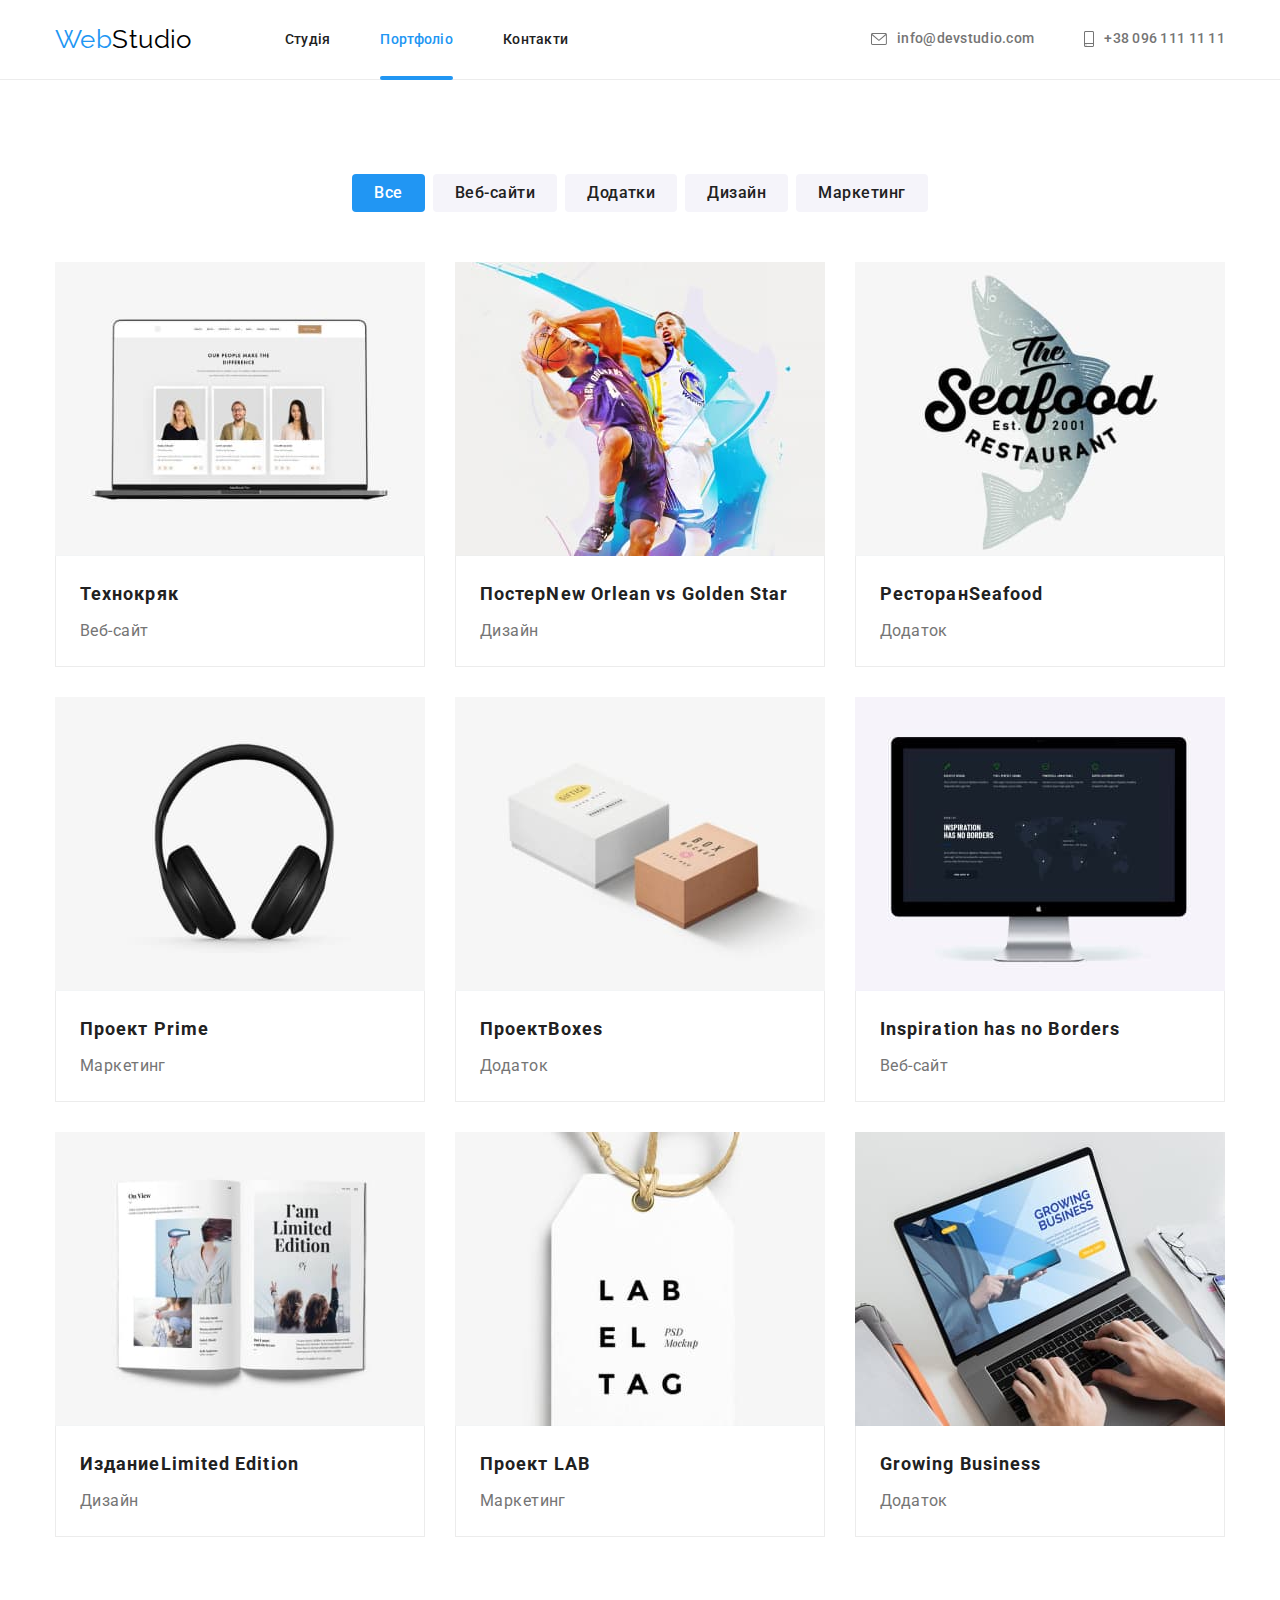
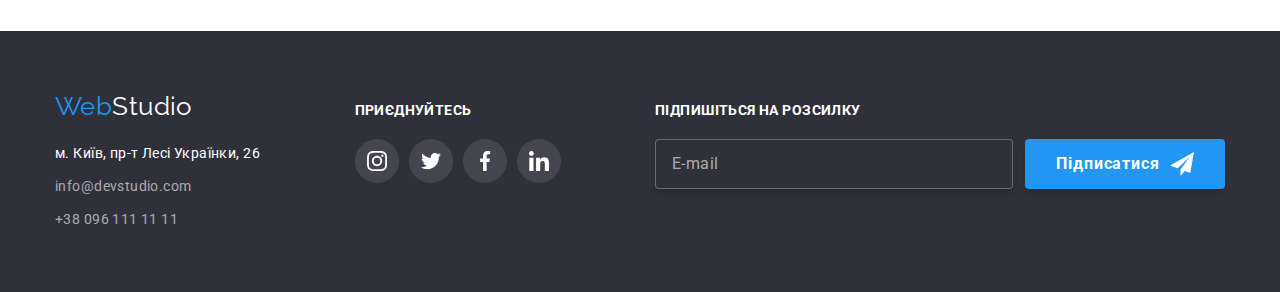
==== portfolio.html @ 4a0ac1c3 "copy files" ====
<!DOCTYPE html>

<html lang="uk">
  <head>
    <meta charset="UTF-8" />
    <meta http-equiv="X-UA-Compatible" content="IE=edge" />
    <meta name="viewport" content="width=device-width, initial-scale=1.0" />
    <title>WebStudio</title>
    <link rel="preconnect" href="https://fonts.googleapis.com" />
    <link rel="preconnect" href="https://fonts.gstatic.com" crossorigin />
    <link
      href="https://fonts.googleapis.com/css2?family=Raleway:wght@700&family=Roboto:wght@400;500;700;900&display=swap"
      rel="stylesheet"
    />
    <link
      rel="stylesheet"
      href="https://cdnjs.cloudflare.com/ajax/libs/modern-normalize/1.1.0/modern-normalize.min.css"
    />
    <link rel="stylesheet" href="./css/styles.css" />
  </head>
  <body>
    <!-- header -->
    <header class="page-header">
      <div class="container page-header-flex">
        <nav class="menu-nav list">
          <a class="logo link" href="./index.html" lang="en"
            >Web<span class="logo-header">Studio</span>
          </a>
          <ul class="site-nav list">
            <li class="menu-item">
              <a class="link" href="./index.html">Студія</a>
            </li>
            <li class="menu-item">
              <a class="link current" href="./portfolio.html">Портфоліо</a>
            </li>
            <li class="menu-item">
              <a class="link" href="#contacts">Контакти</a>
            </li>
          </ul>
        </nav>
        <ul class="contacts-link list">
          <li class="contact-item">
            <a class="link" href="mailto:info@devstudio.com">
              <svg class="icon-contact-item" width="16" height="12">
                <use href="./images/icons.svg#envelope"></use>
              </svg>
              info@devstudio.com
            </a>
          </li>
          <li class="contact-item">
            <a class="link" href="tel:+380961111111">
              <svg class="icon-contact-item" width="10" height="16">
                <use href="./images/icons.svg#smartphone"></use>
              </svg>
              +38 096 111 11 11
            </a>
          </li>
        </ul>
      </div>
    </header>

    <!-- Main Content -->
    <main>
      <!-- Portfolio -->
      <section class="section">
        <h1 class="visually-hidden">Наше портфолио</h1>
        <div class="container">
          <ul class="button-lists list">
            <li class="button-list">
              <button class="portfolio-button current" type="button">Все</button>
            </li>
            <li class="button-list">
              <button class="portfolio-button" type="button">Веб-сайти</button>
            </li>
            <li class="button-list">
              <button class="portfolio-button" type="button">Додатки</button>
            </li>
            <li class="button-list">
              <button class="portfolio-button" type="button">Дизайн</button>
            </li>
            <li class="button-list">
              <button class="portfolio-button" type="button">Маркетинг</button>
            </li>
          </ul>

          <ul class="portfolio-lists list">
            <li class="portfolio-list">
              <a href="" class="portfolio-link link">
                <div class="portfolio-card-foto">
                  <img
                    src="./images/portfolio/technokryak.jpg"
                    alt="фото веб-сайта"
                    width="370"
                    height="294"
                  />
                  <p class="portfolio-card-overlay">
                    Ресурс пропонує комплексні пропозиції з різним рівнем функціоналу та сервісів.
                    Все це дозволить відвідувачу отримати вичерпні відомості про компанію чи
                    приватну особу.
                  </p>
                </div>
                <div class="portfolio-card">
                  <h2 class="portfolio-titel">Технокряк</h2>
                  <p class="portfolio-text">Веб-сайт</p>
                </div>
              </a>
            </li>
            <li class="portfolio-list">
              <a href="" class="portfolio-link link">
                <div class="portfolio-card-foto">
                  <img
                    src="./images/portfolio/new_orlean.jpg"
                    alt="фото баскетболистов"
                    width="370"
                    height="294"
                  />
                  <p class="portfolio-card-overlay">
                    Ресурс пропонує комплексні пропозиції з різним рівнем функціоналу та сервісів.
                    Все це дозволить відвідувачу отримати вичерпні відомості про компанію чи
                    приватну особу.
                  </p>
                </div>
                <div class="portfolio-card">
                  <h2 class="portfolio-titel">
                    Постер<span lang="en">New Orlean vs Golden Star</span>
                  </h2>
                  <p class="portfolio-text">Дизайн</p>
                </div>
              </a>
            </li>
            <li class="portfolio-list">
              <a href="" class="portfolio-link link">
                <div class="portfolio-card-foto">
                  <img
                    src="./images/portfolio/seafood.jpg"
                    alt="емблема рыбного ресторана"
                    width="370"
                    height="294"
                  />
                  <p class="portfolio-card-overlay">
                    Ресурс пропонує комплексні пропозиції з різним рівнем функціоналу та сервісів.
                    Все це дозволить відвідувачу отримати вичерпні відомості про компанію чи
                    приватну особу.
                  </p>
                </div>
                <div class="portfolio-card">
                  <h2 class="portfolio-titel">Ресторан<span lang="en">Seafood</span></h2>
                  <p class="portfolio-text">Додаток</p>
                </div>
              </a>
            </li>
            <li class="portfolio-list">
              <a href="" class="portfolio-link link">
                <div class="portfolio-card-foto">
                  <img
                    src="./images/portfolio/prime.jpg"
                    alt="фото наушников"
                    width="370"
                    height="294"
                  />
                  <p class="portfolio-card-overlay">
                    Ресурс пропонує комплексні пропозиції з різним рівнем функціоналу та сервісів.
                    Все це дозволить відвідувачу отримати вичерпні відомості про компанію чи
                    приватну особу.
                  </p>
                </div>
                <div class="portfolio-card">
                  <h2 class="portfolio-titel">Проект Prime</h2>
                  <p class="portfolio-text">Маркетинг</p>
                </div>
              </a>
            </li>
            <li class="portfolio-list">
              <a href="" class="portfolio-link link">
                <div class="portfolio-card-foto">
                  <img
                    src="./images/portfolio/boxes.jpg"
                    alt="фото коробок"
                    width="370"
                    height="294"
                  />
                  <p class="portfolio-card-overlay">
                    Ресурс пропонує комплексні пропозиції з різним рівнем функціоналу та сервісів.
                    Все це дозволить відвідувачу отримати вичерпні відомості про компанію чи
                    приватну особу.
                  </p>
                </div>
                <div class="portfolio-card">
                  <h2 class="portfolio-titel">Проект<span lang="en">Boxes</span></h2>
                  <p class="portfolio-text">Додаток</p>
                </div>
              </a>
            </li>
            <li class="portfolio-list">
              <a href="" class="portfolio-link link">
                <div class="portfolio-card-foto">
                  <img
                    src="./images/portfolio/has_no_borders.jpg"
                    alt="фото монитора"
                    width="370"
                    height="294"
                  />
                  <p class="portfolio-card-overlay">
                    Ресурс пропонує комплексні пропозиції з різним рівнем функціоналу та сервісів.
                    Все це дозволить відвідувачу отримати вичерпні відомості про компанію чи
                    приватну особу.
                  </p>
                </div>
                <div class="portfolio-card">
                  <h2 class="portfolio-titel"><span lang="en">Inspiration has no Borders</span></h2>
                  <p class="portfolio-text">Веб-сайт</p>
                </div>
              </a>
            </li>
            <li class="portfolio-list">
              <a href="" class="portfolio-link link">
                <div class="portfolio-card-foto">
                  <img
                    src="./images/portfolio/lim_edition.jpg"
                    alt="фото книги"
                    width="370"
                    height="294"
                  />
                  <p class="portfolio-card-overlay">
                    Ресурс пропонує комплексні пропозиції з різним рівнем функціоналу та сервісів.
                    Все це дозволить відвідувачу отримати вичерпні відомості про компанію чи
                    приватну особу.
                  </p>
                </div>
                <div class="portfolio-card">
                  <h2 class="portfolio-titel">Издание<span>Limited Edition</span></h2>
                  <p class="portfolio-text">Дизайн</p>
                </div>
              </a>
            </li>
            <li class="portfolio-list">
              <a href="" class="portfolio-link link">
                <div class="portfolio-card-foto">
                  <img
                    src="./images/portfolio/lab.jpg"
                    alt="емблема проекта"
                    width="370"
                    height="294"
                  />
                  <p class="portfolio-card-overlay">
                    Ресурс пропонує комплексні пропозиції з різним рівнем функціоналу та сервісів.
                    Все це дозволить відвідувачу отримати вичерпні відомості про компанію чи
                    приватну особу.
                  </p>
                </div>
                <div class="portfolio-card">
                  <h2 class="portfolio-titel">Проект <span lang="en">LAB</span></h2>
                  <p class="portfolio-text">Маркетинг</p>
                </div>
              </a>
            </li>
            <li class="portfolio-list">
              <a href="" class="portfolio-link link">
                <div class="portfolio-card-foto">
                  <img
                    src="./images/portfolio/growing_buisness.jpg"
                    alt="фото ноутбука"
                    width="370"
                    height="294"
                  />
                  <p class="portfolio-card-overlay">
                    Ресурс пропонує комплексні пропозиції з різним рівнем функціоналу та сервісів.
                    Все це дозволить відвідувачу отримати вичерпні відомості про компанію чи
                    приватну особу.
                  </p>
                </div>
                <div class="portfolio-card">
                  <h2 class="portfolio-titel"><span lang="en">Growing Business</span></h2>
                  <p class="portfolio-text">Додаток</p>
                </div>
              </a>
            </li>
          </ul>
        </div>
      </section>
    </main>

    <!-- footer -->
    <footer class="footer">
      <div class="container footer-blocks">
        <div class="footer-contacts">
          <a class="logo link" href="./index.html" lang="en"
            >Web<span class="logo-footer">Studio</span></a
          >
          <address>
            <ul id="contacts" class="contacts-list list">
              <li class="address-item">
                <a
                  class="address-link link"
                  href="https://goo.gl/maps/MQvpT9MEyfFAHL6VA"
                  target="_blank"
                  rel="noopener nofollow noreferrer"
                  >м. Київ, пр-т Лесі Українки, 26</a
                >
              </li>
              <li class="email-item">
                <a class="email-link link" href="mailto:info@devstudio.com">info@devstudio.com</a>
              </li>
              <li class="tel-item">
                <a class="tel-link link" href="tel:+380961111111">+38 096 111 11 11</a>
              </li>
            </ul>
          </address>
        </div>
        <div class="footer-social-links">
          <h3 class="footer-social-link-titel">приєднуйтесь</h3>
          <ul class="social-list list">
            <li class="social-list-item">
              <a href="" class="social-list-link">
                <svg class="social-list-icon" width="20" height="20">
                  <use href="./images/icons.svg#instagram"></use>
                </svg>
              </a>
            </li>
            <li class="social-list-item">
              <a href="" class="social-list-link">
                <svg class="social-list-icon" width="20" height="20">
                  <use href="./images/icons.svg#twitter"></use>
                </svg>
              </a>
            </li>
            <li class="social-list-item">
              <a href="" class="social-list-link">
                <svg class="social-list-icon" width="20" height="20">
                  <use href="./images/icons.svg#facebook"></use>
                </svg>
              </a>
            </li>
            <li class="social-list-item">
              <a href="" class="social-list-link">
                <svg class="social-list-icon" width="20" height="20">
                  <use href="./images/icons.svg#linkedin"></use>
                </svg>
              </a>
            </li>
          </ul>
        </div>
        <div class="footer-form-wrapper">
          <p class="footer-form-titel">Підпишіться на розсилку</p>
          <form class="footer-form">
            <input type="email" name="user_email" class="footer-form-input" placeholder="E-mail" />
            <button type="submit" class="footer-form-submit">
              Підписатися
              <svg class="footer-form-icon" width="24" height="24">
                <use href="./images/icons.svg#icon-send"></use>
              </svg>
            </button>
          </form>
        </div>
      </div>
    </footer>
  </body>
</html>
---- css/styles.css ----
.list {
  padding: 0;
  margin: 0;
  list-style: none;
}

.link {
  text-decoration: none;
}

img {
  display: block;
  max-width: 100%;
  height: auto;
}

button {
  cursor: pointer;
}

p,
h1,
h2,
h3,
h4,
h5 {
  margin: 0;
}

.visually-hidden {
  position: absolute;
  width: 1px;
  height: 1px;
  margin: -1px;
  border: 0;
  padding: 0;
  white-space: nowrap;
  clip-path: inset(100%);
  clip: rect(0 0 0 0);
  overflow: hidden;
}

:root {
  --primary-text-color-them-dark: #212121;
  --primary-text-color-them-gray: #757575;
  --secondary-text-color: #ffffff;
  --accent-color: #2196f3;
  --background-color-them-white: #ffffff;
  --background-color-them-dark: #2f303a;
  --background-color-them-grey: #f5f4fa;
  --background-color-hero: #c4c4c4;
  --transition-dur-and-funk: 250ms cubic-bezier(0.4, 0, 0.2, 1);
}

body {
  font-family: 'Roboto', sans-serif;
  font-size: 14px;
  letter-spacing: 0.03em;
  color: var(--primary-text-color-them-dark);
  background-color: var(--background-color-them-white);
}

.container {
  width: 1200px;
  margin-left: auto;
  margin-right: auto;
  padding-left: 15px;
  padding-right: 15px;
  /* outline: 2px solid tomato; */
}

.section {
  padding-top: 94px;
  padding-bottom: 94px;
}

/*==================== HEADER ====================*/
.page-header-flex,
.menu-nav,
.site-nav,
.contacts-link {
  display: flex;
  align-items: center;
  justify-content: space-between;
}

.menu-item:not(:last-child) {
  margin-right: 50px;
}

.page-header {
  padding-top: 24px;
  padding-bottom: 24px;
  border-bottom: 1px solid #ececec;
}

.menu-nav .logo {
  margin-right: 93px;
}

.logo {
  display: inline-block;
  font-family: 'Raleway', sans-serif;
  font-size: 26px;
  line-height: 1.19;
  color: #2196f3;
}

.logo-header {
  color: #000000;
}

.site-nav .link {
  padding-top: 33px;
  padding-bottom: 33px;
  font-weight: 500;
  line-height: 1.14;
  letter-spacing: 0.02em;
  color: var(--primary-text-color-them-dark);

  position: relative;

  transition: color var(--transition-dur-and-funk);
}

.contacts-link .contact-item + .contact-item {
  margin-left: 50px;
}

.contacts-link .link {
  display: flex;
  align-items: center;
  font-weight: 500;
  line-height: 1.14;
  letter-spacing: 0.02em;
  color: var(--primary-text-color-them-gray);

  transition: color var(--transition-dur-and-funk);
}

.site-nav .link:hover,
.site-nav .link:focus,
.contacts-link .link:hover,
.contacts-link .link:focus {
  color: var(--accent-color);
}

.site-nav .link.current {
  color: var(--accent-color);
  position: relative;
}

.icon-contact-item {
  margin-right: 10px;
  fill: currentColor;
}

.site-nav .link.current::after {
  content: '';
  display: block;
  border-radius: 2px;
  width: 100%;
  height: 4px;
  background-color: var(--accent-color);

  position: absolute;
  left: 0;
  bottom: 0;
}
/*==================== /HEADER ====================*/

/*==================== HERO ====================*/
.hero {
  background-image: linear-gradient(to right, rgba(47, 48, 58, 0.4), rgba(47, 48, 58, 0.4)),
    url(../images/background/hero.jpg);
  background-color: var(--background-color-hero);
  background-size: cover;
  background-position: center;
  text-align: center;
  padding-top: 200px;
  padding-bottom: 200px;
  width: 1600px;
  height: 600px;
  margin: 0 auto;
}

.hero-title {
  width: 600px;
  margin-left: auto;
  margin-right: auto;
  margin-bottom: 30px;
  font-weight: 900;
  font-size: 44px;
  line-height: 1.36;
  letter-spacing: 0.06em;
  text-transform: uppercase;
  color: var(--secondary-text-color);
}

.hero-button {
  display: inline-block;
  border-radius: 4px;
  padding: 10px 32px;
  border: 0;
  background-color: var(--accent-color);
  font-weight: 700;
  font-size: 16px;
  line-height: 1.88;
  letter-spacing: 0.06em;
  color: var(--secondary-text-color);

  transition: background-color var(--transition-dur-and-funk), color var(--transition-dur-and-funk);
}

.hero-button:hover,
.hero-button:focus {
  background-color: var(--background-color-them-grey);
  color: var(--primary-text-color-them-dark);
}

/*==================== /HERO ====================*/

/*==================== SECTION OUR ADVANTAGES ====================*/
.advantage-lists {
  display: flex;
  flex-wrap: wrap;
  margin: -15px;
}

.advantage-list {
  width: 270px;
  margin: 15px;
}

.advantage-titel {
  font-size: 14px;
  margin-bottom: 10px;
  line-height: 1.14;
  text-transform: uppercase;
}

.advantage-text {
  line-height: 1.71;
  color: var(--primary-text-color-them-gray);
}

.icons-advantage {
  display: flex;
  justify-content: center;
  align-items: center;
  height: 120px;
  background-color: var(--background-color-them-grey);
  border-radius: 4px;
  margin-bottom: 30px;
}

/*==================== /SECTION OUR ADVANTAGES ====================*/

/*==================== SECTION WHAT ARE WE DOING ====================*/
.doing {
  padding-top: 0;
}

.section-title {
  margin-bottom: 50px;
  font-size: 36px;
  line-height: 1.17;
  text-align: center;
}

.doing-lists {
  display: flex;
  flex-wrap: wrap;
  gap: 30px;
}

.doing-list {
  flex-basis: calc((100% - 60px) / 3);
  position: relative;
}

.doing-list-overlay {
  width: 100%;
  height: 70px;
  padding-top: 27px;
  padding-bottom: 27px;
  font-weight: 700;
  line-height: 1.14;
  text-align: center;
  text-transform: uppercase;
  color: var(--secondary-text-color);
  background-color: rgba(47, 48, 58, 0.8);

  position: absolute;
  left: 0;
  bottom: 0;
}

/*==================== SECTION WHAT ARE WE DOING ====================*/

/*==================== SECTION OUR TEAM ====================*/
.team {
  background-color: var(--background-color-them-grey);
}

.team-list-titel {
  margin-bottom: 10px;
  font-weight: 500;
  font-size: 16px;
  line-height: 1.19;
}

.team-text {
  margin-bottom: 16px;
  font-size: 16px;
  line-height: 1.19;
  color: var(--primary-text-color-them-gray);
}

.team-list {
  flex-basis: calc((100% - 90px) / 4);
  background-color: var(--background-color-them-white);
  box-shadow: 0px 1px 3px rgba(0, 0, 0, 0.12), 0px 1px 1px rgba(0, 0, 0, 0.14),
    0px 2px 1px rgba(0, 0, 0, 0.2);
  border-radius: 0px 0px 4px 4px;
}

.team-lists {
  display: flex;
  flex-wrap: wrap;
  gap: 30px;
}

.team-list-card {
  padding-top: 30px;
  padding-bottom: 30px;
  text-align: center;
}

.social-list {
  display: flex;
  justify-content: center;
  gap: 10px;
}

.social-list-link {
  display: flex;
  justify-content: center;
  align-items: center;
  width: 44px;
  height: 44px;
  border-radius: 50%;
  background-color: var(--background-color-them-white);

  transition: background-color var(--transition-dur-and-funk);
}

.social-list-icon {
  fill: #afb1b8;

  transition: fill var(--transition-dur-and-funk);
}

.social-list-link:hover,
.social-list-link:focus {
  background-color: var(--accent-color);
}

.social-list-link:hover .social-list-icon,
.social-list-link:focus .social-list-icon {
  fill: var(--secondary-text-color);
}
/*==================== SECTION OUR TEAM ====================*/

/*==================== SECTION OUR CLIENTS ====================*/
.clients-list {
  display: flex;
}

.client-list-item:not(:last-child) {
  margin-right: 30px;
}

.client-list-link {
  display: flex;
  justify-content: center;
  align-items: center;
  width: 170px;
  height: 92px;
  border: 1px solid #afb1b8;
  border-radius: 4px;
  cursor: pointer;

  transition: border var(--transition-dur-and-funk);
}

.client-list-icon {
  fill: #afb1b8;

  transition: fill var(--transition-dur-and-funk);
}

.client-list-link:hover,
.client-list-link:focus {
  border: 1px solid var(--accent-color);
}

.client-list-link:hover .client-list-icon,
.client-list-link:focus .client-list-icon {
  fill: var(--accent-color);
}
/*==================== /SECTION OUR CLIENTS ====================*/

/*==================== PORTFOLIO ====================*/
.button-lists {
  display: flex;
  justify-content: center;
  margin-bottom: 50px;
}

.button-list + .button-list {
  margin-left: 8px;
}

.portfolio-lists {
  display: flex;
  flex-wrap: wrap;
  gap: 30px;
}

.portfolio-list {
  flex-basis: calc((100% - 60px) / 3);
}

.portfolio-button {
  display: inline-block;
  padding: 6px 22px;
  border: 0;
  border-radius: 4px;
  background-color: var(--background-color-them-grey);
  font-weight: 500;
  font-size: 16px;
  line-height: 1.63;
  text-align: center;
  letter-spacing: 0.03em;
  color: var(--primary-text-color-them-dark);

  transition: background-color var(--transition-dur-and-funk), color var(--transition-dur-and-funk),
    box-shadow var(--transition-dur-and-funk);
}

.portfolio-button:hover,
.portfolio-button:focus {
  background-color: #2196f3;
  color: var(--secondary-text-color);
  box-shadow: 0px 3px 1px rgba(0, 0, 0, 0.1), 0px 1px 2px rgba(0, 0, 0, 0.08),
    0px 2px 2px rgba(0, 0, 0, 0.12);
}

.button-lists .portfolio-button.current {
  background-color: #2196f3;
  color: var(--secondary-text-color);
}

.portfolio-card {
  border: 1px solid #ececec;
  border-top: 0;
  padding-top: 20px;
  padding-bottom: 20px;
  padding-left: 24px;
}

.portfolio-titel {
  margin-bottom: 4px;
  font-size: 18px;
  line-height: 2;
  letter-spacing: 0.06em;
  color: var(--primary-text-color-them-dark);
}

.portfolio-text {
  font-size: 16px;
  line-height: 1.88;
  color: var(--primary-text-color-them-gray);
}

.portfolio-link {
  display: block;

  transition: box-shadow var(--transition-dur-and-funk);
}

.portfolio-link:hover,
.portfolio-link:focus {
  box-shadow: 0px 1px 1px rgba(0, 0, 0, 0.12), 0px 4px 4px rgba(0, 0, 0, 0.06),
    1px 4px 6px rgba(0, 0, 0, 0.16);
}

.portfolio-card-foto {
  position: relative;
  overflow: hidden;
}

.portfolio-card-overlay {
  position: absolute;
  top: 0;
  left: 0;
  width: 100%;
  height: 100%;
  background-color: rgba(33, 150, 243, 0.9);
  font-size: 18px;
  line-height: 1.56;
  color: var(--secondary-text-color);
  padding: 62px 24px;
  overflow-y: auto;

  transform: translateY(100%);
  transition: transform 250ms;
}

.portfolio-link:hover .portfolio-card-overlay,
.portfolio-link:focus .portfolio-card-overlay {
  transform: translateY(0);
}

/*==================== /PORTFOLIO ====================*/

/*==================== FOOTER ====================*/
.footer {
  padding-top: 60px;
  padding-bottom: 60px;
  background-color: var(--background-color-them-dark);
}

.logo-footer {
  color: #ffffff;
}

.address-link {
  font-style: normal;
  font-weight: 400;
  line-height: 1.71;
  letter-spacing: 0.03em;
  color: var(--secondary-text-color);

  transition: color var(--transition-dur-and-funk);
}

.email-link,
.tel-link {
  font-style: normal;
  line-height: 1.71;
  color: rgba(255, 255, 255, 0.6);

  transition: color var(--transition-dur-and-funk);
}

.address-link:hover,
.address-link:focus,
.contacts-list .link:hover,
.contacts-list .link:focus {
  color: var(--accent-color);
}

.footer .logo {
  display: block;
  margin-bottom: 20px;
}

.address-item,
.email-item {
  margin-bottom: 9px;
}

.footer-social-link-titel {
  margin-bottom: 20px;
  font-size: 14px;
  line-height: 1.14;
  text-transform: uppercase;
  color: var(--secondary-text-color);
}

.footer-blocks {
  display: flex;
  align-items: baseline;
  justify-content: space-between;
}

.footer-social-links .social-list-link {
  background-color: rgba(255, 255, 255, 0.1);

  transition: background-color var(--transition-dur-and-funk);
}

.footer-social-links .social-list-link:hover,
.footer-social-links .social-list-link:focus {
  background-color: var(--accent-color);
}

.footer-social-links .social-list-icon {
  fill: var(--secondary-text-color);
}

.footer-form-titel {
  font-weight: 700;
  line-height: 1.14;
  text-transform: uppercase;
  color: var(--secondary-text-color);
  margin-bottom: 20px;
}

.footer-form {
  display: flex;
}

.footer-form-input {
  color: var(--secondary-text-color);
  width: 358px;
  height: 50px;
  background-color: var(--background-color-them-dark);
  border: 1px solid rgba(255, 255, 255, 0.3);
  border-radius: 4px;
  padding-left: 16px;
  box-shadow: 0px 4px 4px rgba(0, 0, 0, 0.15);
  transition: border-color var(--transition-dur-and-funk);
}

.footer-form-input::placeholder {
  font-size: 16px;
  line-height: 1.25;
  letter-spacing: 0.03em;
  color: rgba(255, 255, 255, 0.6);
}

.footer-form-submit {
  display: flex;
  justify-content: center;
  align-items: center;
  margin-left: 12px;
  width: 200px;
  height: 50px;
  border-radius: 4px;
  border: 0;
  background-color: var(--accent-color);
  font-weight: 700;
  font-size: 16px;
  line-height: 1.88;
  letter-spacing: 0.06em;
  color: var(--secondary-text-color);
  align-self: center;
  box-shadow: 0px 4px 4px rgba(0, 0, 0, 0.15);

  transition: box-shadow var(--transition-dur-and-funk);
}

.footer-form-submit:hover,
.footer-form-submit:focus {
  box-shadow: 0px 4px 4px rgba(0, 0, 0, 0.25);
}

.footer-form-icon {
  margin-left: 10px;
}

/*==================== /FOOTER ====================*/

/*==================== MODAL WINDOW ====================*/
.backdrop {
  position: fixed;
  top: 0;
  left: 0;
  z-index: 100;
  width: 100%;
  height: 100%;
  background-color: rgba(0, 0, 0, 0.2);

  transition: opacity var(--transition-dur-and-funk), visibility var(--transition-dur-and-funk);
}

.backdrop.is-hidden {
  opacity: 0;
  visibility: hidden;
  pointer-events: none;
}

.modal {
  position: absolute;
  padding: 40px;
  top: 50%;
  left: 50%;
  transform: translate(-50%, -50%);
  width: 528px;
  background-color: var(--background-color-them-white);
  box-shadow: 0px 1px 3px rgba(0, 0, 0, 0.12), 0px 1px 1px rgba(0, 0, 0, 0.14),
    0px 2px 1px rgba(0, 0, 0, 0.2);
  border-radius: 4px;
}

.modal-close-btn {
  position: absolute;
  top: 10px;
  right: 10px;
  display: flex;
  justify-content: center;
  align-items: center;
  width: 30px;
  height: 30px;
  border-radius: 50%;
  background-color: transparent;
  border: 1px solid rgba(0, 0, 0, 0.1);
  padding: 0;
  transition: border-color var(--transition-dur-and-funk);
}

.modal-close-btn-icon {
  transition: fill var(--transition-dur-and-funk);
}

.modal-close-btn:hover,
.modal-close-btn:focus {
  border-color: var(--accent-color);
}

.modal-close-btn:hover .modal-close-btn-icon,
.modal-close-btn:focus .modal-close-btn-icon {
  fill: var(--accent-color);
}

.modal-form-text {
  margin-bottom: 12px;
  font-weight: 700;
  font-size: 20px;
  line-height: 1.15;
  text-align: center;
}

/*==================== /MODAL WINDOW ====================*/

/*==================== MODAL FORM ====================*/
.modal-form {
  display: flex;
  flex-direction: column;
}

.modal-form-input {
  width: 100%;
  height: 40px;
  border: 1px solid rgba(33, 33, 33, 0.2);
  border-radius: 4px;
  padding-left: 42px;
  transition: border-color var(--transition-dur-and-funk);
}

.modal-form-field {
  margin-bottom: 10px;
}

.modal-form-field-desc {
  margin-bottom: 20px;
}

.modal-form-message {
  display: block;
  width: 100%;
  height: 120px;
  padding: 12px 16px;
  border: 1px solid rgba(33, 33, 33, 0.2);
  border-radius: 4px;
  resize: none;
  transition: border-color var(--transition-dur-and-funk);
}

.modal-form-message::placeholder {
  font-size: 12px;
  line-height: 1.17;
  letter-spacing: 0.01em;
  color: rgba(117, 117, 117, 0.5);
}

.modal-form-input-desc {
  display: block;
  margin-bottom: 4px;
  font-size: 12px;
  line-height: 1.17;
  letter-spacing: 0.01em;
  color: var(--primary-text-color-them-gray);
}

.modal-form-check-desc {
  display: flex;
  align-items: center;
  justify-content: center;
  font-size: 14px;
  line-height: 1.71;
  color: var(--primary-text-color-them-gray);
  margin-bottom: 30px;
}

.modal-form-input-wrapper {
  position: relative;
  display: block;
}

.modal-form-check-link {
  color: var(--accent-color);
}

.modal-form-icon {
  position: absolute;
  top: 50%;
  left: 12px;
  transform: translateY(-50%);
  transition: fill var(--transition-dur-and-funk);
}

.modal-form-input:focus {
  outline: none;
  border-color: var(--accent-color);
}

.modal-form-input:focus + .modal-form-icon {
  fill: var(--accent-color);
}

.modal-form-message:focus {
  outline: none;
  border-color: var(--accent-color);
}

.modal-form-check-desc::before {
  content: '';
  width: 16px;
  height: 15px;
  border: 2px solid #212121;
  border-radius: 2px;
  cursor: pointer;
  margin-right: 7px;
}

.modal-form-check:checked + .modal-form-check-desc::before {
  border: 2px solid var(--accent-color);
  background-color: var(--accent-color);
  background-image: url(../images/check_icon.svg);
  background-size: contain;
  background-repeat: no-repeat;
  background-position: center;
}

.modal-form-check:focus + .modal-form-check-desc::before {
  outline: 1px solid var(--accent-color);
}

.modal-form-submit {
  display: inline-block;
  border-radius: 4px;
  padding: 10px 52px;
  border: 0;
  background-color: var(--accent-color);
  font-weight: 700;
  font-size: 16px;
  line-height: 1.88;
  letter-spacing: 0.06em;
  color: var(--secondary-text-color);
  align-self: center;
  box-shadow: 0px 4px 4px rgba(0, 0, 0, 0.15);

  transition: box-shadow var(--transition-dur-and-funk);
}

.modal-form-submit:hover,
.modal-form-submit:focus {
  box-shadow: 0px 4px 4px rgba(0, 0, 0, 0.25);
}

/*==================== /MODAL FORM ====================*/
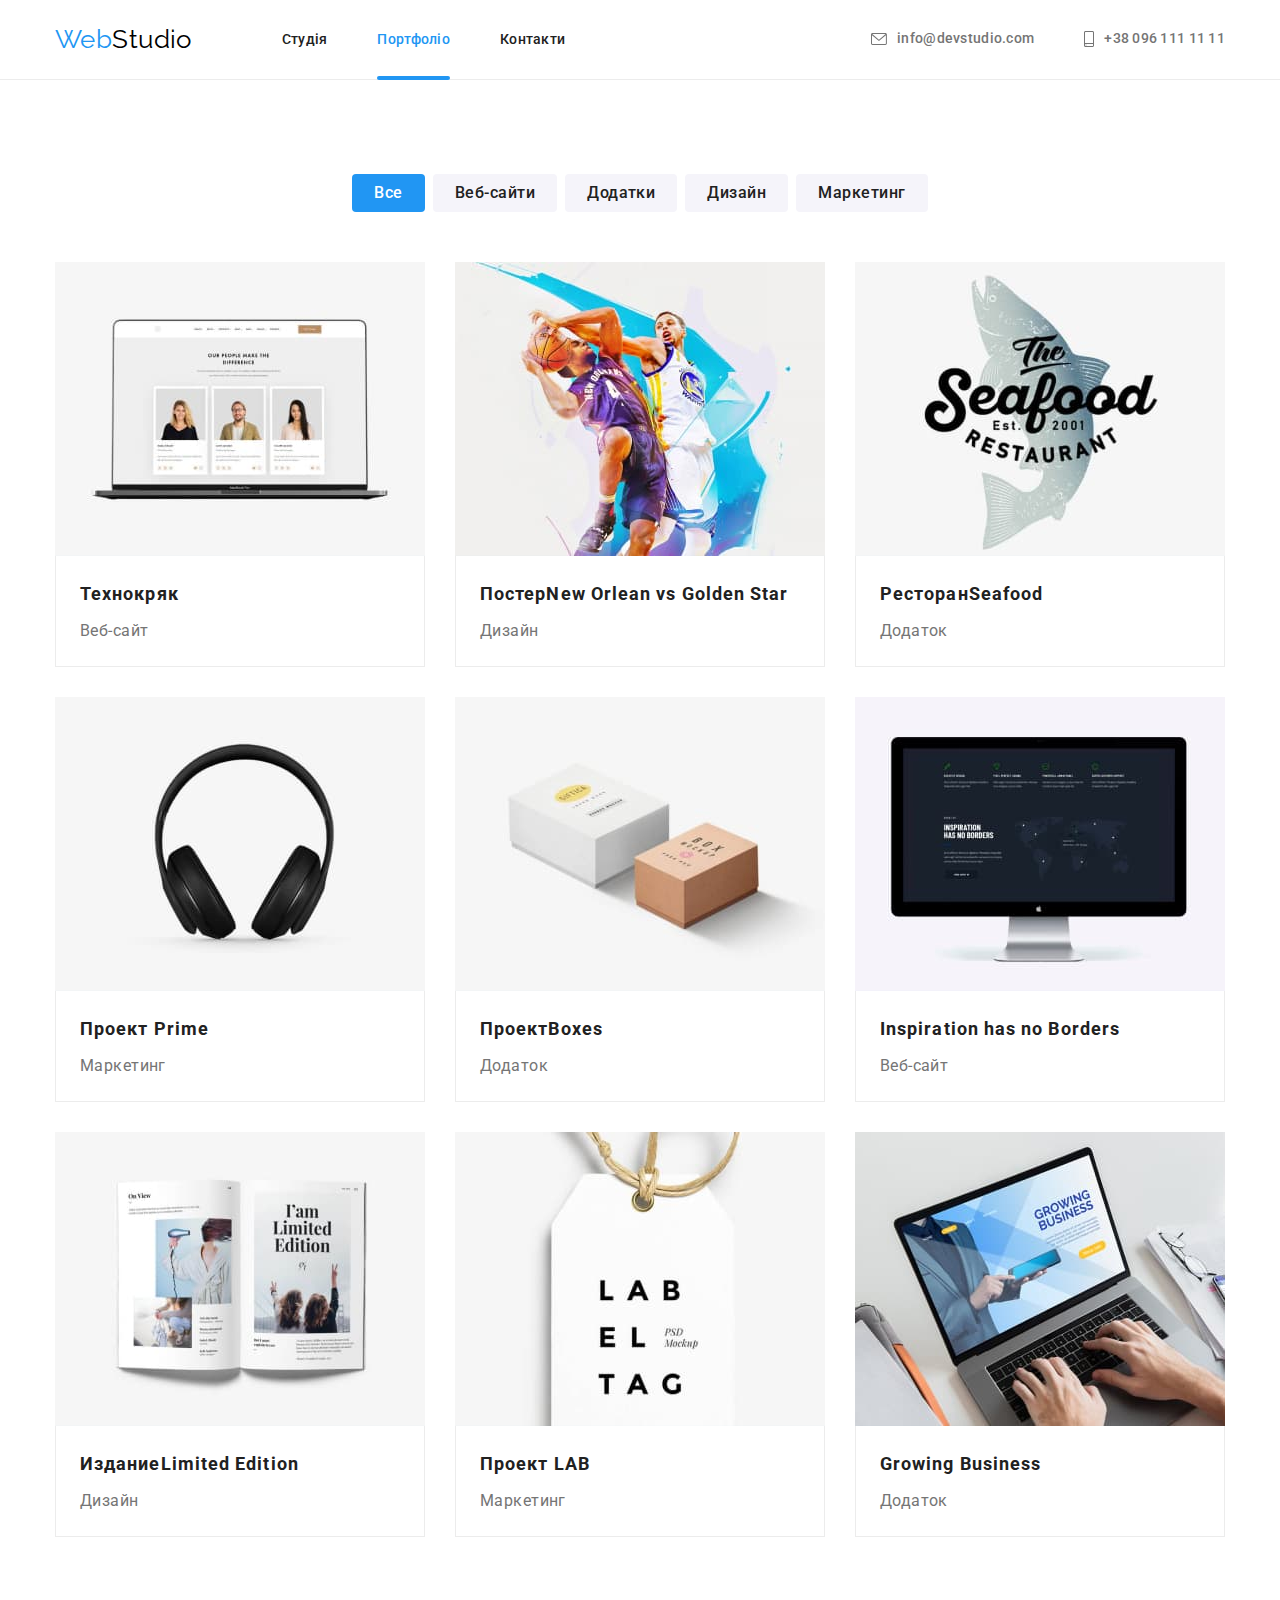
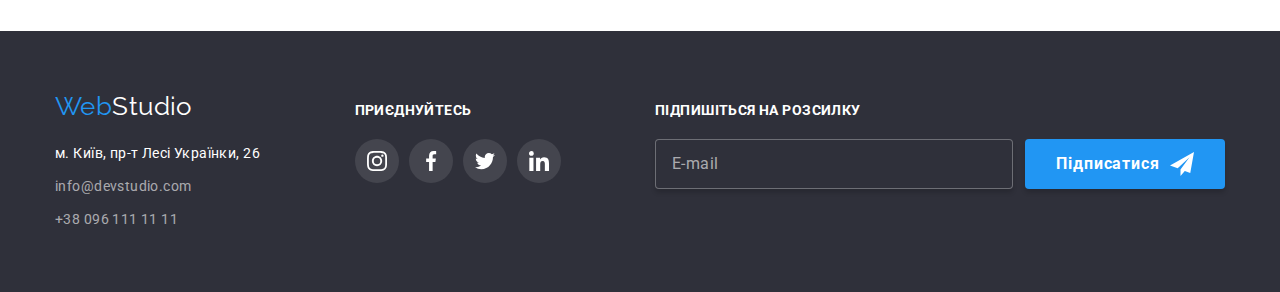
==== commit 4577f857: "make homework 7" ====
--- a/portfolio.html
+++ b/portfolio.html
@@ -16,40 +16,40 @@
       rel="stylesheet"
       href="https://cdnjs.cloudflare.com/ajax/libs/modern-normalize/1.1.0/modern-normalize.min.css"
     />
-    <link rel="stylesheet" href="./css/styles.css" />
+    <link rel="stylesheet" href="./css/main.min.css" />
   </head>
   <body>
     <!-- header -->
     <header class="page-header">
       <div class="container page-header-flex">
         <nav class="menu-nav list">
-          <a class="logo link" href="./index.html" lang="en"
-            >Web<span class="logo-header">Studio</span>
+          <a class="logo page-header__logo link" href="./index.html" lang="en"
+            >Web<span class="logo__part-two_theme_black">Studio</span>
           </a>
           <ul class="site-nav list">
-            <li class="menu-item">
-              <a class="link" href="./index.html">Студія</a>
-            </li>
-            <li class="menu-item">
-              <a class="link current" href="./portfolio.html">Портфоліо</a>
-            </li>
-            <li class="menu-item">
-              <a class="link" href="#contacts">Контакти</a>
+            <li class="site-nav__item">
+              <a class="site-nav__link link" href="./index.html">Студія</a>
+            </li>
+            <li class="site-nav__item">
+              <a class="site-nav__link link site-nav__link_current" href="./portfolio.html">Портфоліо</a>
+            </li>
+            <li class="site-nav__item">
+              <a class="site-nav__link link" href="#contacts">Контакти</a>
             </li>
           </ul>
         </nav>
         <ul class="contacts-link list">
-          <li class="contact-item">
-            <a class="link" href="mailto:info@devstudio.com">
-              <svg class="icon-contact-item" width="16" height="12">
+          <li class="contacts-link__item">
+            <a class="contacts-link__link link" href="mailto:info@devstudio.com">
+              <svg class="contacts-link__icon" width="16" height="12">
                 <use href="./images/icons.svg#envelope"></use>
               </svg>
               info@devstudio.com
             </a>
           </li>
-          <li class="contact-item">
-            <a class="link" href="tel:+380961111111">
-              <svg class="icon-contact-item" width="10" height="16">
+          <li class="contacts-link__item">
+            <a class="contacts-link__link link" href="tel:+380961111111">
+              <svg class="contacts-link__icon" width="10" height="16">
                 <use href="./images/icons.svg#smartphone"></use>
               </svg>
               +38 096 111 11 11
@@ -284,56 +284,58 @@
     <footer class="footer">
       <div class="container footer-blocks">
         <div class="footer-contacts">
-          <a class="logo link" href="./index.html" lang="en"
-            >Web<span class="logo-footer">Studio</span></a
+          <a class="logo footer_logo link" href="./index.html" lang="en"
+            >Web<span class="logo__part-two_theme_white">Studio</span></a
           >
           <address>
             <ul id="contacts" class="contacts-list list">
-              <li class="address-item">
+              <li class="contacts-list__item">
                 <a
-                  class="address-link link"
+                  class="contacts-list__link contacts-list__link_theme_white link"
                   href="https://goo.gl/maps/MQvpT9MEyfFAHL6VA"
                   target="_blank"
                   rel="noopener nofollow noreferrer"
                   >м. Київ, пр-т Лесі Українки, 26</a
                 >
               </li>
-              <li class="email-item">
-                <a class="email-link link" href="mailto:info@devstudio.com">info@devstudio.com</a>
+              <li class="contacts-list__item">
+                <a class="contacts-list__link link" href="mailto:info@devstudio.com"
+                  >info@devstudio.com</a
+                >
               </li>
-              <li class="tel-item">
-                <a class="tel-link link" href="tel:+380961111111">+38 096 111 11 11</a>
+              <li class="contacts-list__item">
+                <a class="contacts-list__link link" href="tel:+380961111111">+38 096 111 11 11</a>
               </li>
             </ul>
           </address>
         </div>
         <div class="footer-social-links">
-          <h3 class="footer-social-link-titel">приєднуйтесь</h3>
-          <ul class="social-list list">
-            <li class="social-list-item">
-              <a href="" class="social-list-link">
-                <svg class="social-list-icon" width="20" height="20">
+          <h3 class="footer-social-links-titel">приєднуйтесь</h3>
+          <ul class="footer-social-list list">
+            <li class="footer-social-list__item">
+              <a href="" class="footer-social-list__link">
+                <svg class="footer-social-list__icon" width="20" height="20">
                   <use href="./images/icons.svg#instagram"></use>
                 </svg>
               </a>
             </li>
-            <li class="social-list-item">
-              <a href="" class="social-list-link">
-                <svg class="social-list-icon" width="20" height="20">
+            <li class="footer-social-list__item">
+              <a href="" class="footer-social-list__link">
+                <svg class="footer-social-list__icon" width="20" height="20">
+                  <use href="./images/icons.svg#facebook"></use>
+                </svg>
+              </a>
+            </li>
+            <li class="footer-social-list__item">
+              <a href="" class="footer-social-list__link">
+                <svg class="footer-social-list__icon" width="20" height="20">
                   <use href="./images/icons.svg#twitter"></use>
                 </svg>
               </a>
             </li>
-            <li class="social-list-item">
-              <a href="" class="social-list-link">
-                <svg class="social-list-icon" width="20" height="20">
-                  <use href="./images/icons.svg#facebook"></use>
-                </svg>
-              </a>
-            </li>
-            <li class="social-list-item">
-              <a href="" class="social-list-link">
-                <svg class="social-list-icon" width="20" height="20">
+            <li class="footer-social-list__item">
+              <a href="" class="footer-social-list__link">
+                <svg class="footer-social-list__icon" width="20" height="20">
                   <use href="./images/icons.svg#linkedin"></use>
                 </svg>
               </a>
@@ -343,10 +345,10 @@
         <div class="footer-form-wrapper">
           <p class="footer-form-titel">Підпишіться на розсилку</p>
           <form class="footer-form">
-            <input type="email" name="user_email" class="footer-form-input" placeholder="E-mail" />
-            <button type="submit" class="footer-form-submit">
+            <input type="email" name="user_email" class="footer-form__input" placeholder="E-mail" />
+            <button type="submit" class="footer-form__submit">
               Підписатися
-              <svg class="footer-form-icon" width="24" height="24">
+              <svg class="footer-form__icon" width="24" height="24">
                 <use href="./images/icons.svg#icon-send"></use>
               </svg>
             </button>
--- a/css/main.min.css
+++ b/css/main.min.css
@@ -0,0 +1 @@
+:root{--primary-text-color-them-dark: #212121;--primary-text-color-them-gray: #757575;--secondary-text-color: #ffffff;--accent-color: #2196f3;--background-color-them-white: #ffffff;--background-color-them-dark: #2f303a;--background-color-them-grey: #f5f4fa;--background-color-hero: #c4c4c4;--transition-dur-and-funk: 250ms cubic-bezier(0.4, 0, 0.2, 1)}.visually-hidden{position:absolute;width:1px;height:1px;margin:-1px;padding:0;overflow:hidden;border:0;clip:rect(0 0 0 0)}.list{padding:0;margin:0;list-style:none}.link{text-decoration:none}img{display:block;max-width:100%;height:auto}button{cursor:pointer}p,h1,h2,h3,h4,h5{margin:0}body{font-family:"Roboto",sans-serif;font-size:14px;letter-spacing:.03em;color:var(--primary-text-color-them-dark);background-color:var(--background-color-them-white)}.section{padding-top:94px;padding-bottom:94px}.container{width:1200px;margin-left:auto;margin-right:auto;padding-left:15px;padding-right:15px}.section-title{margin-bottom:50px;font-size:36px;line-height:1.17;text-align:center}.backdrop{position:fixed;top:0;left:0;z-index:100;width:100%;height:100%;background-color:rgba(0,0,0,.2);transition:opacity var(--transition-dur-and-funk),visibility var(--transition-dur-and-funk)}.backdrop.is-hidden{opacity:0;visibility:hidden;pointer-events:none}.modal{position:absolute;padding:40px;top:50%;left:50%;transform:translate(-50%, -50%);width:528px;background-color:var(--background-color-them-white);box-shadow:0px 1px 3px rgba(0,0,0,.12),0px 1px 1px rgba(0,0,0,.14),0px 2px 1px rgba(0,0,0,.2);border-radius:4px}.modal-close-btn{position:absolute;top:10px;right:10px;display:flex;justify-content:center;align-items:center;width:30px;height:30px;border-radius:50%;background-color:rgba(0,0,0,0);border:1px solid rgba(0,0,0,.1);padding:0;transition:border-color var(--transition-dur-and-funk)}.modal-close-btn-icon{transition:fill var(--transition-dur-and-funk)}.modal-close-btn:hover,.modal-close-btn:focus{border-color:var(--accent-color)}.modal-close-btn:hover .modal-close-btn-icon,.modal-close-btn:focus .modal-close-btn-icon{fill:var(--accent-color)}.modal-form-text{margin-bottom:12px;font-weight:700;font-size:20px;line-height:1.15;text-align:center}.modal-form{display:flex;flex-direction:column}.modal-form-input{width:100%;height:40px;border:1px solid rgba(33,33,33,.2);border-radius:4px;padding-left:42px;transition:border-color var(--transition-dur-and-funk)}.modal-form-field{margin-bottom:10px}.modal-form-field-desc{margin-bottom:20px}.modal-form-message{display:block;width:100%;height:120px;padding:12px 16px;border:1px solid rgba(33,33,33,.2);border-radius:4px;resize:none;transition:border-color var(--transition-dur-and-funk)}.modal-form-message::placeholder{font-size:12px;line-height:1.17;letter-spacing:.01em;color:rgba(117,117,117,.5)}.modal-form-input-desc{display:block;margin-bottom:4px;font-size:12px;line-height:1.17;letter-spacing:.01em;color:var(--primary-text-color-them-gray)}.modal-form-check-desc{display:flex;align-items:center;justify-content:center;font-size:14px;line-height:1.71;color:var(--primary-text-color-them-gray);margin-bottom:30px}.modal-form-input-wrapper{position:relative;display:block}.modal-form-check-link{color:var(--accent-color)}.modal-form-icon{position:absolute;top:50%;left:12px;transform:translateY(-50%);transition:fill var(--transition-dur-and-funk)}.modal-form-input:focus{outline:none;border-color:var(--accent-color)}.modal-form-input:focus+.modal-form-icon{fill:var(--accent-color)}.modal-form-message:focus{outline:none;border-color:var(--accent-color)}.modal-form-check-desc::before{content:"";width:16px;height:15px;border:2px solid #212121;border-radius:2px;cursor:pointer;margin-right:7px}.modal-form-check:checked+.modal-form-check-desc::before{border:2px solid var(--accent-color);background-color:var(--accent-color);background-image:url(../images/check_icon.svg);background-size:contain;background-repeat:no-repeat;background-position:center}.modal-form-check:focus+.modal-form-check-desc::before{outline:1px solid var(--accent-color)}.modal-form-submit{display:inline-block;border-radius:4px;padding:10px 52px;border:0;background-color:var(--accent-color);font-weight:700;font-size:16px;line-height:1.88;letter-spacing:.06em;color:var(--secondary-text-color);align-self:center;box-shadow:0px 4px 4px rgba(0,0,0,.15);transition:box-shadow var(--transition-dur-and-funk)}.modal-form-submit:hover,.modal-form-submit:focus{box-shadow:0px 4px 4px rgba(0,0,0,.25)}.page-header-flex,.menu-nav,.site-nav,.contacts-link{display:flex;align-items:center;justify-content:space-between}.site-nav__item:not(:last-child){margin-right:50px}.page-header{padding-top:24px;padding-bottom:24px;border-bottom:1px solid #ececec}.logo{display:inline-block;font-family:"Raleway",sans-serif;font-size:26px;line-height:1.19;color:#2196f3}.page-header__logo{margin-right:90px}.logo__part-two_theme_black{color:#000}.site-nav__link{padding-top:33px;padding-bottom:33px;font-weight:500;line-height:1.14;letter-spacing:.02em;color:var(--primary-text-color-them-dark);position:relative;transition:color var(--transition-dur-and-funk)}.site-nav__link:hover,.site-nav__link:focus{color:var(--accent-color)}.contacts-link__item:not(:first-child){margin-left:50px}.contacts-link__link{display:flex;align-items:center;font-weight:500;line-height:1.14;letter-spacing:.02em;color:var(--primary-text-color-them-gray);transition:color var(--transition-dur-and-funk)}.contacts-link__link:hover,.contacts-link__link:focus{color:var(--accent-color)}.contacts-link__icon{margin-right:10px;fill:currentColor}.site-nav__link_current{color:var(--accent-color);position:relative}.site-nav__link_current::after{content:"";display:block;border-radius:2px;width:100%;height:4px;background-color:var(--accent-color);position:absolute;left:0;bottom:0}.hero{background-image:linear-gradient(to right, rgba(47, 48, 58, 0.4), rgba(47, 48, 58, 0.4)),url(../images/background/hero.jpg);background-color:var(--background-color-hero);background-size:cover;background-position:center;text-align:center;padding-top:200px;padding-bottom:200px;width:1600px;height:600px;margin:0 auto}.hero__title{width:600px;margin-left:auto;margin-right:auto;margin-bottom:30px;font-weight:900;font-size:44px;line-height:1.36;letter-spacing:.06em;text-transform:uppercase;color:var(--secondary-text-color)}.hero__button{display:inline-block;border-radius:4px;padding:10px 32px;border:0;background-color:var(--accent-color);font-weight:700;font-size:16px;line-height:1.88;letter-spacing:.06em;color:var(--secondary-text-color);transition:background-color var(--transition-dur-and-funk),color var(--transition-dur-and-funk)}.hero__button:hover,.hero__button:focus{background-color:var(--background-color-them-grey);color:var(--primary-text-color-them-dark)}.advantage-list{display:flex;flex-wrap:wrap;margin:-15px}.advantage-list__item{width:270px;margin:15px}.advantage-list__titel{font-size:14px;margin-bottom:10px;line-height:1.14;text-transform:uppercase}.advantage-list__text{line-height:1.71;color:var(--primary-text-color-them-gray)}.advantage-list__icon{display:flex;justify-content:center;align-items:center;height:120px;background-color:var(--background-color-them-grey);border-radius:4px;margin-bottom:30px}.our-works{padding-top:0}.our-works-list{display:flex;justify-content:space-between}.our-works-list__item{display:flex;flex-wrap:wrap;gap:30px;flex-basis:calc((100% - 60px)/3);position:relative}.our-works-list__text{width:100%;height:70px;padding-top:27px;padding-bottom:27px;font-weight:700;line-height:1.14;text-align:center;text-transform:uppercase;color:var(--secondary-text-color);background-color:rgba(47,48,58,.8);position:absolute;left:0;bottom:0}.our-team{background-color:var(--background-color-them-grey)}.our-team-list{display:flex;flex-wrap:wrap;gap:30px}.our-team-list__item{flex-basis:calc((100% - 90px)/4);background-color:var(--background-color-them-white);box-shadow:0px 1px 3px rgba(0,0,0,.12),0px 1px 1px rgba(0,0,0,.14),0px 2px 1px rgba(0,0,0,.2);border-radius:0px 0px 4px 4px}.our-team-list__card{padding-top:30px;padding-bottom:30px;text-align:center}.our-team-list__titel{margin-bottom:10px;font-weight:500;font-size:16px;line-height:1.19}.our-team-list__text{margin-bottom:16px;font-size:16px;line-height:1.19;color:var(--primary-text-color-them-gray)}.social-list{display:flex;justify-content:center;gap:10px}.social-list__link{display:flex;justify-content:center;align-items:center;width:44px;height:44px;border-radius:50%;background-color:var(--background-color-them-white);transition:background-color var(--transition-dur-and-funk)}.social-list__link:hover,.social-list__link:focus{background-color:var(--accent-color)}.social-list__icon{fill:#afb1b8;transition:fill var(--transition-dur-and-funk)}.social-list__link:hover .social-list__icon,.social-list__link:focus .social-list__icon{fill:var(--secondary-text-color)}.client-list{display:flex}.client-list__item:not(:last-child){margin-right:30px}.client-list__link{display:flex;justify-content:center;align-items:center;width:170px;height:92px;border:1px solid #afb1b8;border-radius:4px;cursor:pointer;transition:border var(--transition-dur-and-funk)}.client-list__link:hover,.client-list__link:focus{border:1px solid var(--accent-color)}.client-list__icon{fill:#afb1b8;transition:fill var(--transition-dur-and-funk)}.client-list__link:hover .client-list__icon,.client-list__link:focus .client-list__icon{fill:var(--accent-color)}.button-lists{display:flex;justify-content:center;margin-bottom:50px}.button-list+.button-list{margin-left:8px}.portfolio-lists{display:flex;flex-wrap:wrap;gap:30px}.portfolio-list{flex-basis:calc((100% - 60px)/3)}.portfolio-button{display:inline-block;padding:6px 22px;border:0;border-radius:4px;background-color:var(--background-color-them-grey);font-weight:500;font-size:16px;line-height:1.63;text-align:center;letter-spacing:.03em;color:var(--primary-text-color-them-dark);transition:background-color var(--transition-dur-and-funk),color var(--transition-dur-and-funk),box-shadow var(--transition-dur-and-funk)}.portfolio-button:hover,.portfolio-button:focus{background-color:#2196f3;color:var(--secondary-text-color);box-shadow:0px 3px 1px rgba(0,0,0,.1),0px 1px 2px rgba(0,0,0,.08),0px 2px 2px rgba(0,0,0,.12)}.button-lists .portfolio-button.current{background-color:#2196f3;color:var(--secondary-text-color)}.portfolio-card{border:1px solid #ececec;border-top:0;padding-top:20px;padding-bottom:20px;padding-left:24px}.portfolio-titel{margin-bottom:4px;font-size:18px;line-height:2;letter-spacing:.06em;color:var(--primary-text-color-them-dark)}.portfolio-text{font-size:16px;line-height:1.88;color:var(--primary-text-color-them-gray)}.portfolio-link{display:block;transition:box-shadow var(--transition-dur-and-funk)}.portfolio-link:hover,.portfolio-link:focus{box-shadow:0px 1px 1px rgba(0,0,0,.12),0px 4px 4px rgba(0,0,0,.06),1px 4px 6px rgba(0,0,0,.16)}.portfolio-card-foto{position:relative;overflow:hidden}.portfolio-card-overlay{position:absolute;top:0;left:0;width:100%;height:100%;background-color:rgba(33,150,243,.9);font-size:18px;line-height:1.56;color:var(--secondary-text-color);padding:62px 24px;overflow-y:auto;transform:translateY(100%);transition:transform 250ms}.portfolio-link:hover .portfolio-card-overlay,.portfolio-link:focus .portfolio-card-overlay{transform:translateY(0)}.footer-blocks{display:flex;align-items:baseline;justify-content:space-between}.footer{padding-top:60px;padding-bottom:60px;background-color:var(--background-color-them-dark)}.footer_logo{display:block;margin-bottom:20px}.logo__part-two_theme_white{color:#fff}.contacts-list__item{margin-bottom:9px}.contacts-list__item:last-child{margin-bottom:0}.contacts-list__link{font-style:normal;line-height:1.71;color:rgba(255,255,255,.6);transition:color var(--transition-dur-and-funk)}.contacts-list__link:hover,.contacts-list__link:focus{color:var(--accent-color)}.contacts-list__link_theme_white{font-style:normal;font-weight:400;line-height:1.71;letter-spacing:.03em;color:var(--secondary-text-color);transition:color var(--transition-dur-and-funk)}.footer-social-links-titel{margin-bottom:20px;font-size:14px;line-height:1.14;text-transform:uppercase;color:var(--secondary-text-color)}.footer-social-list{display:flex;justify-content:center;gap:10px}.footer-social-list__link{display:flex;justify-content:center;align-items:center;width:44px;height:44px;border-radius:50%;background-color:rgba(255,255,255,.1);transition:background-color var(--transition-dur-and-funk)}.footer-social-list__link:hover,.footer-social-list__link:focus{background-color:var(--accent-color)}.footer-social-list__icon{fill:var(--secondary-text-color)}.footer-form-titel{font-weight:700;line-height:1.14;text-transform:uppercase;color:var(--secondary-text-color);margin-bottom:20px}.footer-form{display:flex}.footer-form__input{color:var(--secondary-text-color);width:358px;height:50px;background-color:var(--background-color-them-dark);border:1px solid rgba(255,255,255,.3);border-radius:4px;padding-left:16px;box-shadow:0px 4px 4px rgba(0,0,0,.15);transition:border-color var(--transition-dur-and-funk)}.footer-form__input::placeholder{font-size:16px;line-height:1.25;letter-spacing:.03em;color:rgba(255,255,255,.6)}.footer-form__submit{display:flex;justify-content:center;align-items:center;margin-left:12px;width:200px;height:50px;border-radius:4px;border:0;background-color:var(--accent-color);font-weight:700;font-size:16px;line-height:1.88;letter-spacing:.06em;color:var(--secondary-text-color);align-self:center;box-shadow:0px 4px 4px rgba(0,0,0,.15);transition:box-shadow var(--transition-dur-and-funk)}.footer-form__submit:hover,.footer-form__submit:focus{box-shadow:0px 4px 4px rgba(0,0,0,.25)}.footer-form__icon{margin-left:10px}/*# sourceMappingURL=main.min.css.map */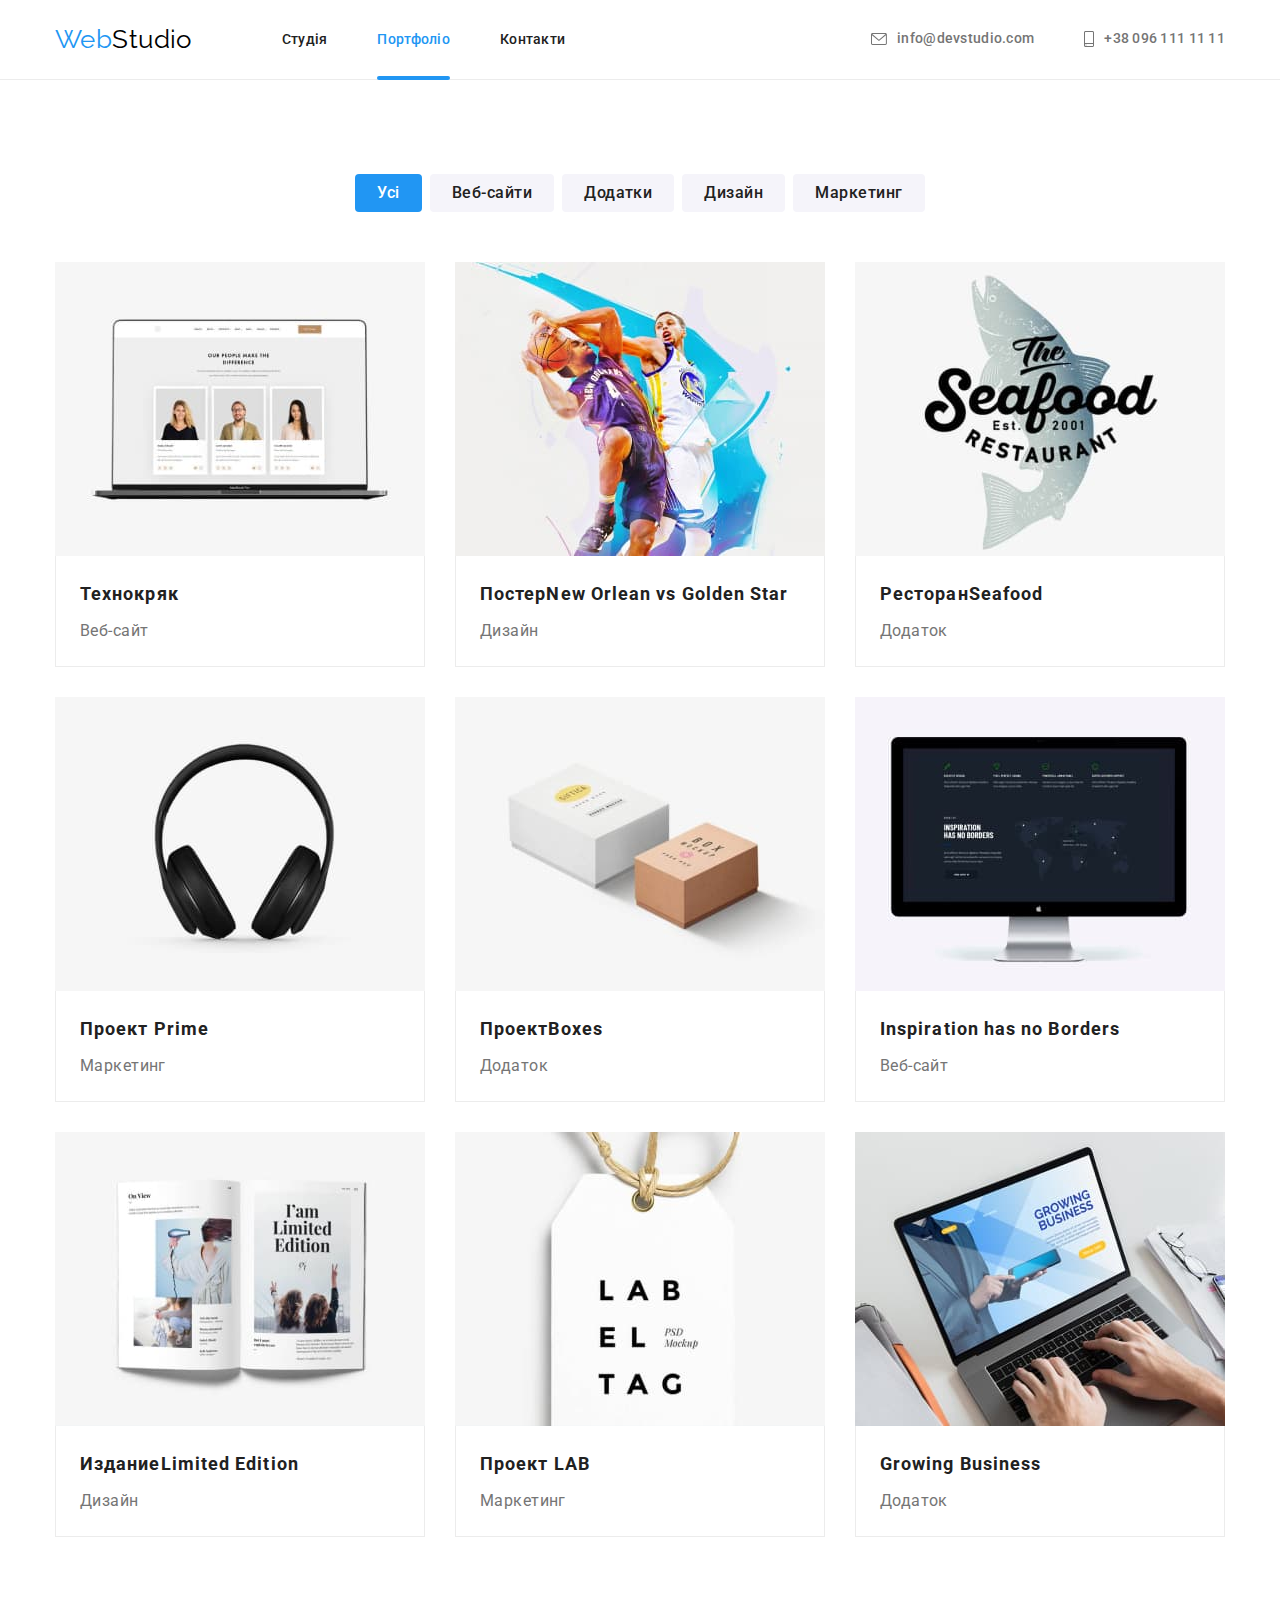
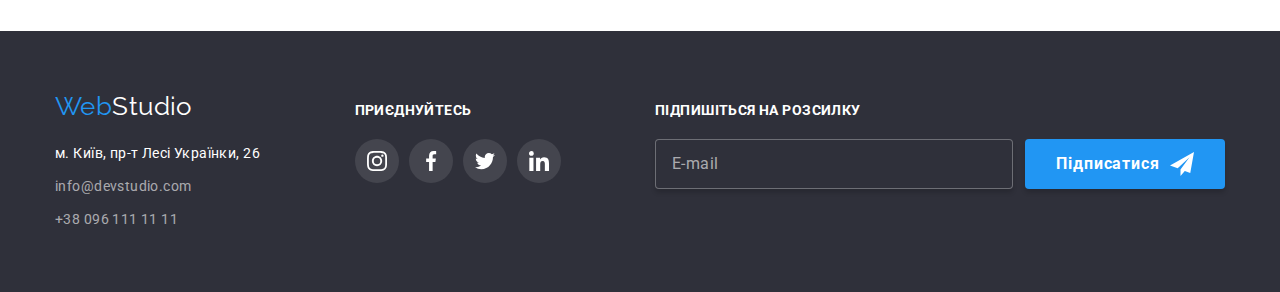
==== commit 99865993: "finisch homework 7" ====
--- a/portfolio.html
+++ b/portfolio.html
@@ -31,7 +31,9 @@
               <a class="site-nav__link link" href="./index.html">Студія</a>
             </li>
             <li class="site-nav__item">
-              <a class="site-nav__link link site-nav__link_current" href="./portfolio.html">Портфоліо</a>
+              <a class="site-nav__link link site-nav__link_current" href="./portfolio.html"
+                >Портфоліо</a
+              >
             </li>
             <li class="site-nav__item">
               <a class="site-nav__link link" href="#contacts">Контакти</a>
@@ -65,213 +67,218 @@
       <section class="section">
         <h1 class="visually-hidden">Наше портфолио</h1>
         <div class="container">
-          <ul class="button-lists list">
-            <li class="button-list">
-              <button class="portfolio-button current" type="button">Все</button>
-            </li>
-            <li class="button-list">
-              <button class="portfolio-button" type="button">Веб-сайти</button>
-            </li>
-            <li class="button-list">
-              <button class="portfolio-button" type="button">Додатки</button>
-            </li>
-            <li class="button-list">
-              <button class="portfolio-button" type="button">Дизайн</button>
-            </li>
-            <li class="button-list">
-              <button class="portfolio-button" type="button">Маркетинг</button>
+          <ul class="portfolio-button-list list">
+            <li class="portfolio-button-list__item">
+              <button
+                class="portfolio-button-list__button portfolio-button-list__button_current"
+                type="button"
+              >
+                Усі
+              </button>
+            </li>
+            <li class="portfolio-button-list__item">
+              <button class="portfolio-button-list__button" type="button">Веб-сайти</button>
+            </li>
+            <li class="portfolio-button-list__item">
+              <button class="portfolio-button-list__button" type="button">Додатки</button>
+            </li>
+            <li class="portfolio-button-list__item">
+              <button class="portfolio-button-list__button" type="button">Дизайн</button>
+            </li>
+            <li class="portfolio-button-list__item">
+              <button class="portfolio-button-list__button" type="button">Маркетинг</button>
             </li>
           </ul>
 
-          <ul class="portfolio-lists list">
-            <li class="portfolio-list">
-              <a href="" class="portfolio-link link">
-                <div class="portfolio-card-foto">
+          <ul class="portfolio-list list">
+            <li class="portfolio-list__item">
+              <a href="" class="product link">
+                <div class="product__foto">
                   <img
                     src="./images/portfolio/technokryak.jpg"
                     alt="фото веб-сайта"
                     width="370"
                     height="294"
                   />
-                  <p class="portfolio-card-overlay">
-                    Ресурс пропонує комплексні пропозиції з різним рівнем функціоналу та сервісів.
-                    Все це дозволить відвідувачу отримати вичерпні відомості про компанію чи
-                    приватну особу.
-                  </p>
-                </div>
-                <div class="portfolio-card">
-                  <h2 class="portfolio-titel">Технокряк</h2>
-                  <p class="portfolio-text">Веб-сайт</p>
-                </div>
-              </a>
-            </li>
-            <li class="portfolio-list">
-              <a href="" class="portfolio-link link">
-                <div class="portfolio-card-foto">
+                  <p class="product__overlay">
+                    Ресурс пропонує комплексні пропозиції з різним рівнем функціоналу та сервісів.
+                    Все це дозволить відвідувачу отримати вичерпні відомості про компанію чи
+                    приватну особу.
+                  </p>
+                </div>
+                <div class="product__card">
+                  <h2 class="product__titel">Технокряк</h2>
+                  <p class="product__text">Веб-сайт</p>
+                </div>
+              </a>
+            </li>
+            <li class="portfolio-list__item">
+              <a href="" class="product link">
+                <div class="product__foto">
                   <img
                     src="./images/portfolio/new_orlean.jpg"
                     alt="фото баскетболистов"
                     width="370"
                     height="294"
                   />
-                  <p class="portfolio-card-overlay">
-                    Ресурс пропонує комплексні пропозиції з різним рівнем функціоналу та сервісів.
-                    Все це дозволить відвідувачу отримати вичерпні відомості про компанію чи
-                    приватну особу.
-                  </p>
-                </div>
-                <div class="portfolio-card">
-                  <h2 class="portfolio-titel">
+                  <p class="product__overlay">
+                    Ресурс пропонує комплексні пропозиції з різним рівнем функціоналу та сервісів.
+                    Все це дозволить відвідувачу отримати вичерпні відомості про компанію чи
+                    приватну особу.
+                  </p>
+                </div>
+                <div class="product__card">
+                  <h2 class="product__titel">
                     Постер<span lang="en">New Orlean vs Golden Star</span>
                   </h2>
-                  <p class="portfolio-text">Дизайн</p>
-                </div>
-              </a>
-            </li>
-            <li class="portfolio-list">
-              <a href="" class="portfolio-link link">
-                <div class="portfolio-card-foto">
+                  <p class="product__text">Дизайн</p>
+                </div>
+              </a>
+            </li>
+            <li class="portfolio-list__item">
+              <a href="" class="product link">
+                <div class="product__foto">
                   <img
                     src="./images/portfolio/seafood.jpg"
                     alt="емблема рыбного ресторана"
                     width="370"
                     height="294"
                   />
-                  <p class="portfolio-card-overlay">
-                    Ресурс пропонує комплексні пропозиції з різним рівнем функціоналу та сервісів.
-                    Все це дозволить відвідувачу отримати вичерпні відомості про компанію чи
-                    приватну особу.
-                  </p>
-                </div>
-                <div class="portfolio-card">
-                  <h2 class="portfolio-titel">Ресторан<span lang="en">Seafood</span></h2>
-                  <p class="portfolio-text">Додаток</p>
-                </div>
-              </a>
-            </li>
-            <li class="portfolio-list">
-              <a href="" class="portfolio-link link">
-                <div class="portfolio-card-foto">
+                  <p class="product__overlay">
+                    Ресурс пропонує комплексні пропозиції з різним рівнем функціоналу та сервісів.
+                    Все це дозволить відвідувачу отримати вичерпні відомості про компанію чи
+                    приватну особу.
+                  </p>
+                </div>
+                <div class="product__card">
+                  <h2 class="product__titel">Ресторан<span lang="en">Seafood</span></h2>
+                  <p class="product__text">Додаток</p>
+                </div>
+              </a>
+            </li>
+            <li class="portfolio-list__item">
+              <a href="" class="product link">
+                <div class="product__foto">
                   <img
                     src="./images/portfolio/prime.jpg"
                     alt="фото наушников"
                     width="370"
                     height="294"
                   />
-                  <p class="portfolio-card-overlay">
-                    Ресурс пропонує комплексні пропозиції з різним рівнем функціоналу та сервісів.
-                    Все це дозволить відвідувачу отримати вичерпні відомості про компанію чи
-                    приватну особу.
-                  </p>
-                </div>
-                <div class="portfolio-card">
-                  <h2 class="portfolio-titel">Проект Prime</h2>
-                  <p class="portfolio-text">Маркетинг</p>
-                </div>
-              </a>
-            </li>
-            <li class="portfolio-list">
-              <a href="" class="portfolio-link link">
-                <div class="portfolio-card-foto">
+                  <p class="product__overlay">
+                    Ресурс пропонує комплексні пропозиції з різним рівнем функціоналу та сервісів.
+                    Все це дозволить відвідувачу отримати вичерпні відомості про компанію чи
+                    приватну особу.
+                  </p>
+                </div>
+                <div class="product__card">
+                  <h2 class="product__titel">Проект Prime</h2>
+                  <p class="product__text">Маркетинг</p>
+                </div>
+              </a>
+            </li>
+            <li class="portfolio-list__item">
+              <a href="" class="product link">
+                <div class="product__foto">
                   <img
                     src="./images/portfolio/boxes.jpg"
                     alt="фото коробок"
                     width="370"
                     height="294"
                   />
-                  <p class="portfolio-card-overlay">
-                    Ресурс пропонує комплексні пропозиції з різним рівнем функціоналу та сервісів.
-                    Все це дозволить відвідувачу отримати вичерпні відомості про компанію чи
-                    приватну особу.
-                  </p>
-                </div>
-                <div class="portfolio-card">
-                  <h2 class="portfolio-titel">Проект<span lang="en">Boxes</span></h2>
-                  <p class="portfolio-text">Додаток</p>
-                </div>
-              </a>
-            </li>
-            <li class="portfolio-list">
-              <a href="" class="portfolio-link link">
-                <div class="portfolio-card-foto">
+                  <p class="product__overlay">
+                    Ресурс пропонує комплексні пропозиції з різним рівнем функціоналу та сервісів.
+                    Все це дозволить відвідувачу отримати вичерпні відомості про компанію чи
+                    приватну особу.
+                  </p>
+                </div>
+                <div class="product__card">
+                  <h2 class="product__titel">Проект<span lang="en">Boxes</span></h2>
+                  <p class="product__text">Додаток</p>
+                </div>
+              </a>
+            </li>
+            <li class="portfolio-list__item">
+              <a href="" class="product link">
+                <div class="product__foto">
                   <img
                     src="./images/portfolio/has_no_borders.jpg"
                     alt="фото монитора"
                     width="370"
                     height="294"
                   />
-                  <p class="portfolio-card-overlay">
-                    Ресурс пропонує комплексні пропозиції з різним рівнем функціоналу та сервісів.
-                    Все це дозволить відвідувачу отримати вичерпні відомості про компанію чи
-                    приватну особу.
-                  </p>
-                </div>
-                <div class="portfolio-card">
-                  <h2 class="portfolio-titel"><span lang="en">Inspiration has no Borders</span></h2>
-                  <p class="portfolio-text">Веб-сайт</p>
-                </div>
-              </a>
-            </li>
-            <li class="portfolio-list">
-              <a href="" class="portfolio-link link">
-                <div class="portfolio-card-foto">
+                  <p class="product__overlay">
+                    Ресурс пропонує комплексні пропозиції з різним рівнем функціоналу та сервісів.
+                    Все це дозволить відвідувачу отримати вичерпні відомості про компанію чи
+                    приватну особу.
+                  </p>
+                </div>
+                <div class="product__card">
+                  <h2 class="product__titel"><span lang="en">Inspiration has no Borders</span></h2>
+                  <p class="product__text">Веб-сайт</p>
+                </div>
+              </a>
+            </li>
+            <li class="portfolio-list__item">
+              <a href="" class="product link">
+                <div class="product__foto">
                   <img
                     src="./images/portfolio/lim_edition.jpg"
                     alt="фото книги"
                     width="370"
                     height="294"
                   />
-                  <p class="portfolio-card-overlay">
-                    Ресурс пропонує комплексні пропозиції з різним рівнем функціоналу та сервісів.
-                    Все це дозволить відвідувачу отримати вичерпні відомості про компанію чи
-                    приватну особу.
-                  </p>
-                </div>
-                <div class="portfolio-card">
-                  <h2 class="portfolio-titel">Издание<span>Limited Edition</span></h2>
-                  <p class="portfolio-text">Дизайн</p>
-                </div>
-              </a>
-            </li>
-            <li class="portfolio-list">
-              <a href="" class="portfolio-link link">
-                <div class="portfolio-card-foto">
+                  <p class="product__overlay">
+                    Ресурс пропонує комплексні пропозиції з різним рівнем функціоналу та сервісів.
+                    Все це дозволить відвідувачу отримати вичерпні відомості про компанію чи
+                    приватну особу.
+                  </p>
+                </div>
+                <div class="product__card">
+                  <h2 class="product__titel">Издание<span>Limited Edition</span></h2>
+                  <p class="product__text">Дизайн</p>
+                </div>
+              </a>
+            </li>
+            <li class="portfolio-list__item">
+              <a href="" class="product link">
+                <div class="product__foto">
                   <img
                     src="./images/portfolio/lab.jpg"
                     alt="емблема проекта"
                     width="370"
                     height="294"
                   />
-                  <p class="portfolio-card-overlay">
-                    Ресурс пропонує комплексні пропозиції з різним рівнем функціоналу та сервісів.
-                    Все це дозволить відвідувачу отримати вичерпні відомості про компанію чи
-                    приватну особу.
-                  </p>
-                </div>
-                <div class="portfolio-card">
-                  <h2 class="portfolio-titel">Проект <span lang="en">LAB</span></h2>
-                  <p class="portfolio-text">Маркетинг</p>
-                </div>
-              </a>
-            </li>
-            <li class="portfolio-list">
-              <a href="" class="portfolio-link link">
-                <div class="portfolio-card-foto">
+                  <p class="product__overlay">
+                    Ресурс пропонує комплексні пропозиції з різним рівнем функціоналу та сервісів.
+                    Все це дозволить відвідувачу отримати вичерпні відомості про компанію чи
+                    приватну особу.
+                  </p>
+                </div>
+                <div class="product__card">
+                  <h2 class="product__titel">Проект <span lang="en">LAB</span></h2>
+                  <p class="product__text">Маркетинг</p>
+                </div>
+              </a>
+            </li>
+            <li class="portfolio-list__item">
+              <a href="" class="product link">
+                <div class="product__foto">
                   <img
                     src="./images/portfolio/growing_buisness.jpg"
                     alt="фото ноутбука"
                     width="370"
                     height="294"
                   />
-                  <p class="portfolio-card-overlay">
-                    Ресурс пропонує комплексні пропозиції з різним рівнем функціоналу та сервісів.
-                    Все це дозволить відвідувачу отримати вичерпні відомості про компанію чи
-                    приватну особу.
-                  </p>
-                </div>
-                <div class="portfolio-card">
-                  <h2 class="portfolio-titel"><span lang="en">Growing Business</span></h2>
-                  <p class="portfolio-text">Додаток</p>
+                  <p class="product__overlay">
+                    Ресурс пропонує комплексні пропозиції з різним рівнем функціоналу та сервісів.
+                    Все це дозволить відвідувачу отримати вичерпні відомості про компанію чи
+                    приватну особу.
+                  </p>
+                </div>
+                <div class="product__card">
+                  <h2 class="product__titel"><span lang="en">Growing Business</span></h2>
+                  <p class="product__text">Додаток</p>
                 </div>
               </a>
             </li>
@@ -346,7 +353,7 @@
           <p class="footer-form-titel">Підпишіться на розсилку</p>
           <form class="footer-form">
             <input type="email" name="user_email" class="footer-form__input" placeholder="E-mail" />
-            <button type="submit" class="footer-form__submit">
+            <button type="submit" class="footer-form__btn-submit">
               Підписатися
               <svg class="footer-form__icon" width="24" height="24">
                 <use href="./images/icons.svg#icon-send"></use>
--- a/css/main.min.css
+++ b/css/main.min.css
@@ -1 +1 @@
-:root{--primary-text-color-them-dark: #212121;--primary-text-color-them-gray: #757575;--secondary-text-color: #ffffff;--accent-color: #2196f3;--background-color-them-white: #ffffff;--background-color-them-dark: #2f303a;--background-color-them-grey: #f5f4fa;--background-color-hero: #c4c4c4;--transition-dur-and-funk: 250ms cubic-bezier(0.4, 0, 0.2, 1)}.visually-hidden{position:absolute;width:1px;height:1px;margin:-1px;padding:0;overflow:hidden;border:0;clip:rect(0 0 0 0)}.list{padding:0;margin:0;list-style:none}.link{text-decoration:none}img{display:block;max-width:100%;height:auto}button{cursor:pointer}p,h1,h2,h3,h4,h5{margin:0}body{font-family:"Roboto",sans-serif;font-size:14px;letter-spacing:.03em;color:var(--primary-text-color-them-dark);background-color:var(--background-color-them-white)}.section{padding-top:94px;padding-bottom:94px}.container{width:1200px;margin-left:auto;margin-right:auto;padding-left:15px;padding-right:15px}.section-title{margin-bottom:50px;font-size:36px;line-height:1.17;text-align:center}.backdrop{position:fixed;top:0;left:0;z-index:100;width:100%;height:100%;background-color:rgba(0,0,0,.2);transition:opacity var(--transition-dur-and-funk),visibility var(--transition-dur-and-funk)}.backdrop.is-hidden{opacity:0;visibility:hidden;pointer-events:none}.modal{position:absolute;padding:40px;top:50%;left:50%;transform:translate(-50%, -50%);width:528px;background-color:var(--background-color-them-white);box-shadow:0px 1px 3px rgba(0,0,0,.12),0px 1px 1px rgba(0,0,0,.14),0px 2px 1px rgba(0,0,0,.2);border-radius:4px}.modal-close-btn{position:absolute;top:10px;right:10px;display:flex;justify-content:center;align-items:center;width:30px;height:30px;border-radius:50%;background-color:rgba(0,0,0,0);border:1px solid rgba(0,0,0,.1);padding:0;transition:border-color var(--transition-dur-and-funk)}.modal-close-btn-icon{transition:fill var(--transition-dur-and-funk)}.modal-close-btn:hover,.modal-close-btn:focus{border-color:var(--accent-color)}.modal-close-btn:hover .modal-close-btn-icon,.modal-close-btn:focus .modal-close-btn-icon{fill:var(--accent-color)}.modal-form-text{margin-bottom:12px;font-weight:700;font-size:20px;line-height:1.15;text-align:center}.modal-form{display:flex;flex-direction:column}.modal-form-input{width:100%;height:40px;border:1px solid rgba(33,33,33,.2);border-radius:4px;padding-left:42px;transition:border-color var(--transition-dur-and-funk)}.modal-form-field{margin-bottom:10px}.modal-form-field-desc{margin-bottom:20px}.modal-form-message{display:block;width:100%;height:120px;padding:12px 16px;border:1px solid rgba(33,33,33,.2);border-radius:4px;resize:none;transition:border-color var(--transition-dur-and-funk)}.modal-form-message::placeholder{font-size:12px;line-height:1.17;letter-spacing:.01em;color:rgba(117,117,117,.5)}.modal-form-input-desc{display:block;margin-bottom:4px;font-size:12px;line-height:1.17;letter-spacing:.01em;color:var(--primary-text-color-them-gray)}.modal-form-check-desc{display:flex;align-items:center;justify-content:center;font-size:14px;line-height:1.71;color:var(--primary-text-color-them-gray);margin-bottom:30px}.modal-form-input-wrapper{position:relative;display:block}.modal-form-check-link{color:var(--accent-color)}.modal-form-icon{position:absolute;top:50%;left:12px;transform:translateY(-50%);transition:fill var(--transition-dur-and-funk)}.modal-form-input:focus{outline:none;border-color:var(--accent-color)}.modal-form-input:focus+.modal-form-icon{fill:var(--accent-color)}.modal-form-message:focus{outline:none;border-color:var(--accent-color)}.modal-form-check-desc::before{content:"";width:16px;height:15px;border:2px solid #212121;border-radius:2px;cursor:pointer;margin-right:7px}.modal-form-check:checked+.modal-form-check-desc::before{border:2px solid var(--accent-color);background-color:var(--accent-color);background-image:url(../images/check_icon.svg);background-size:contain;background-repeat:no-repeat;background-position:center}.modal-form-check:focus+.modal-form-check-desc::before{outline:1px solid var(--accent-color)}.modal-form-submit{display:inline-block;border-radius:4px;padding:10px 52px;border:0;background-color:var(--accent-color);font-weight:700;font-size:16px;line-height:1.88;letter-spacing:.06em;color:var(--secondary-text-color);align-self:center;box-shadow:0px 4px 4px rgba(0,0,0,.15);transition:box-shadow var(--transition-dur-and-funk)}.modal-form-submit:hover,.modal-form-submit:focus{box-shadow:0px 4px 4px rgba(0,0,0,.25)}.page-header-flex,.menu-nav,.site-nav,.contacts-link{display:flex;align-items:center;justify-content:space-between}.site-nav__item:not(:last-child){margin-right:50px}.page-header{padding-top:24px;padding-bottom:24px;border-bottom:1px solid #ececec}.logo{display:inline-block;font-family:"Raleway",sans-serif;font-size:26px;line-height:1.19;color:#2196f3}.page-header__logo{margin-right:90px}.logo__part-two_theme_black{color:#000}.site-nav__link{padding-top:33px;padding-bottom:33px;font-weight:500;line-height:1.14;letter-spacing:.02em;color:var(--primary-text-color-them-dark);position:relative;transition:color var(--transition-dur-and-funk)}.site-nav__link:hover,.site-nav__link:focus{color:var(--accent-color)}.contacts-link__item:not(:first-child){margin-left:50px}.contacts-link__link{display:flex;align-items:center;font-weight:500;line-height:1.14;letter-spacing:.02em;color:var(--primary-text-color-them-gray);transition:color var(--transition-dur-and-funk)}.contacts-link__link:hover,.contacts-link__link:focus{color:var(--accent-color)}.contacts-link__icon{margin-right:10px;fill:currentColor}.site-nav__link_current{color:var(--accent-color);position:relative}.site-nav__link_current::after{content:"";display:block;border-radius:2px;width:100%;height:4px;background-color:var(--accent-color);position:absolute;left:0;bottom:0}.hero{background-image:linear-gradient(to right, rgba(47, 48, 58, 0.4), rgba(47, 48, 58, 0.4)),url(../images/background/hero.jpg);background-color:var(--background-color-hero);background-size:cover;background-position:center;text-align:center;padding-top:200px;padding-bottom:200px;width:1600px;height:600px;margin:0 auto}.hero__title{width:600px;margin-left:auto;margin-right:auto;margin-bottom:30px;font-weight:900;font-size:44px;line-height:1.36;letter-spacing:.06em;text-transform:uppercase;color:var(--secondary-text-color)}.hero__button{display:inline-block;border-radius:4px;padding:10px 32px;border:0;background-color:var(--accent-color);font-weight:700;font-size:16px;line-height:1.88;letter-spacing:.06em;color:var(--secondary-text-color);transition:background-color var(--transition-dur-and-funk),color var(--transition-dur-and-funk)}.hero__button:hover,.hero__button:focus{background-color:var(--background-color-them-grey);color:var(--primary-text-color-them-dark)}.advantage-list{display:flex;flex-wrap:wrap;margin:-15px}.advantage-list__item{width:270px;margin:15px}.advantage-list__titel{font-size:14px;margin-bottom:10px;line-height:1.14;text-transform:uppercase}.advantage-list__text{line-height:1.71;color:var(--primary-text-color-them-gray)}.advantage-list__icon{display:flex;justify-content:center;align-items:center;height:120px;background-color:var(--background-color-them-grey);border-radius:4px;margin-bottom:30px}.our-works{padding-top:0}.our-works-list{display:flex;justify-content:space-between}.our-works-list__item{display:flex;flex-wrap:wrap;gap:30px;flex-basis:calc((100% - 60px)/3);position:relative}.our-works-list__text{width:100%;height:70px;padding-top:27px;padding-bottom:27px;font-weight:700;line-height:1.14;text-align:center;text-transform:uppercase;color:var(--secondary-text-color);background-color:rgba(47,48,58,.8);position:absolute;left:0;bottom:0}.our-team{background-color:var(--background-color-them-grey)}.our-team-list{display:flex;flex-wrap:wrap;gap:30px}.our-team-list__item{flex-basis:calc((100% - 90px)/4);background-color:var(--background-color-them-white);box-shadow:0px 1px 3px rgba(0,0,0,.12),0px 1px 1px rgba(0,0,0,.14),0px 2px 1px rgba(0,0,0,.2);border-radius:0px 0px 4px 4px}.our-team-list__card{padding-top:30px;padding-bottom:30px;text-align:center}.our-team-list__titel{margin-bottom:10px;font-weight:500;font-size:16px;line-height:1.19}.our-team-list__text{margin-bottom:16px;font-size:16px;line-height:1.19;color:var(--primary-text-color-them-gray)}.social-list{display:flex;justify-content:center;gap:10px}.social-list__link{display:flex;justify-content:center;align-items:center;width:44px;height:44px;border-radius:50%;background-color:var(--background-color-them-white);transition:background-color var(--transition-dur-and-funk)}.social-list__link:hover,.social-list__link:focus{background-color:var(--accent-color)}.social-list__icon{fill:#afb1b8;transition:fill var(--transition-dur-and-funk)}.social-list__link:hover .social-list__icon,.social-list__link:focus .social-list__icon{fill:var(--secondary-text-color)}.client-list{display:flex}.client-list__item:not(:last-child){margin-right:30px}.client-list__link{display:flex;justify-content:center;align-items:center;width:170px;height:92px;border:1px solid #afb1b8;border-radius:4px;cursor:pointer;transition:border var(--transition-dur-and-funk)}.client-list__link:hover,.client-list__link:focus{border:1px solid var(--accent-color)}.client-list__icon{fill:#afb1b8;transition:fill var(--transition-dur-and-funk)}.client-list__link:hover .client-list__icon,.client-list__link:focus .client-list__icon{fill:var(--accent-color)}.button-lists{display:flex;justify-content:center;margin-bottom:50px}.button-list+.button-list{margin-left:8px}.portfolio-lists{display:flex;flex-wrap:wrap;gap:30px}.portfolio-list{flex-basis:calc((100% - 60px)/3)}.portfolio-button{display:inline-block;padding:6px 22px;border:0;border-radius:4px;background-color:var(--background-color-them-grey);font-weight:500;font-size:16px;line-height:1.63;text-align:center;letter-spacing:.03em;color:var(--primary-text-color-them-dark);transition:background-color var(--transition-dur-and-funk),color var(--transition-dur-and-funk),box-shadow var(--transition-dur-and-funk)}.portfolio-button:hover,.portfolio-button:focus{background-color:#2196f3;color:var(--secondary-text-color);box-shadow:0px 3px 1px rgba(0,0,0,.1),0px 1px 2px rgba(0,0,0,.08),0px 2px 2px rgba(0,0,0,.12)}.button-lists .portfolio-button.current{background-color:#2196f3;color:var(--secondary-text-color)}.portfolio-card{border:1px solid #ececec;border-top:0;padding-top:20px;padding-bottom:20px;padding-left:24px}.portfolio-titel{margin-bottom:4px;font-size:18px;line-height:2;letter-spacing:.06em;color:var(--primary-text-color-them-dark)}.portfolio-text{font-size:16px;line-height:1.88;color:var(--primary-text-color-them-gray)}.portfolio-link{display:block;transition:box-shadow var(--transition-dur-and-funk)}.portfolio-link:hover,.portfolio-link:focus{box-shadow:0px 1px 1px rgba(0,0,0,.12),0px 4px 4px rgba(0,0,0,.06),1px 4px 6px rgba(0,0,0,.16)}.portfolio-card-foto{position:relative;overflow:hidden}.portfolio-card-overlay{position:absolute;top:0;left:0;width:100%;height:100%;background-color:rgba(33,150,243,.9);font-size:18px;line-height:1.56;color:var(--secondary-text-color);padding:62px 24px;overflow-y:auto;transform:translateY(100%);transition:transform 250ms}.portfolio-link:hover .portfolio-card-overlay,.portfolio-link:focus .portfolio-card-overlay{transform:translateY(0)}.footer-blocks{display:flex;align-items:baseline;justify-content:space-between}.footer{padding-top:60px;padding-bottom:60px;background-color:var(--background-color-them-dark)}.footer_logo{display:block;margin-bottom:20px}.logo__part-two_theme_white{color:#fff}.contacts-list__item{margin-bottom:9px}.contacts-list__item:last-child{margin-bottom:0}.contacts-list__link{font-style:normal;line-height:1.71;color:rgba(255,255,255,.6);transition:color var(--transition-dur-and-funk)}.contacts-list__link:hover,.contacts-list__link:focus{color:var(--accent-color)}.contacts-list__link_theme_white{font-style:normal;font-weight:400;line-height:1.71;letter-spacing:.03em;color:var(--secondary-text-color);transition:color var(--transition-dur-and-funk)}.footer-social-links-titel{margin-bottom:20px;font-size:14px;line-height:1.14;text-transform:uppercase;color:var(--secondary-text-color)}.footer-social-list{display:flex;justify-content:center;gap:10px}.footer-social-list__link{display:flex;justify-content:center;align-items:center;width:44px;height:44px;border-radius:50%;background-color:rgba(255,255,255,.1);transition:background-color var(--transition-dur-and-funk)}.footer-social-list__link:hover,.footer-social-list__link:focus{background-color:var(--accent-color)}.footer-social-list__icon{fill:var(--secondary-text-color)}.footer-form-titel{font-weight:700;line-height:1.14;text-transform:uppercase;color:var(--secondary-text-color);margin-bottom:20px}.footer-form{display:flex}.footer-form__input{color:var(--secondary-text-color);width:358px;height:50px;background-color:var(--background-color-them-dark);border:1px solid rgba(255,255,255,.3);border-radius:4px;padding-left:16px;box-shadow:0px 4px 4px rgba(0,0,0,.15);transition:border-color var(--transition-dur-and-funk)}.footer-form__input::placeholder{font-size:16px;line-height:1.25;letter-spacing:.03em;color:rgba(255,255,255,.6)}.footer-form__submit{display:flex;justify-content:center;align-items:center;margin-left:12px;width:200px;height:50px;border-radius:4px;border:0;background-color:var(--accent-color);font-weight:700;font-size:16px;line-height:1.88;letter-spacing:.06em;color:var(--secondary-text-color);align-self:center;box-shadow:0px 4px 4px rgba(0,0,0,.15);transition:box-shadow var(--transition-dur-and-funk)}.footer-form__submit:hover,.footer-form__submit:focus{box-shadow:0px 4px 4px rgba(0,0,0,.25)}.footer-form__icon{margin-left:10px}/*# sourceMappingURL=main.min.css.map */+:root{--primary-text-color-them-dark: #212121;--primary-text-color-them-gray: #757575;--secondary-text-color: #ffffff;--accent-color: #2196f3;--background-color-them-white: #ffffff;--background-color-them-dark: #2f303a;--background-color-them-grey: #f5f4fa;--background-color-hero: #c4c4c4;--transition-dur-and-funk: 250ms cubic-bezier(0.4, 0, 0.2, 1)}.visually-hidden{position:absolute;width:1px;height:1px;margin:-1px;padding:0;overflow:hidden;border:0;clip:rect(0 0 0 0)}.footer-form__btn-submit,.footer-social-list__link,.client-list__link,.social-list__link,.advantage-list__icon,.modal-form__check-desc,.modal__close-btn{display:flex;align-items:center;justify-content:center}.list{padding:0;margin:0;list-style:none}.link{text-decoration:none}img{display:block;max-width:100%;height:auto}button{cursor:pointer}p,h1,h2,h3,h4,h5{margin:0}body{font-family:"Roboto",sans-serif;font-size:14px;letter-spacing:.03em;color:var(--primary-text-color-them-dark);background-color:var(--background-color-them-white)}.section{padding-top:94px;padding-bottom:94px}.container{width:1200px;margin-left:auto;margin-right:auto;padding-left:15px;padding-right:15px}.section-title{margin-bottom:50px;font-size:36px;line-height:1.17;text-align:center}.backdrop{position:fixed;top:0;left:0;z-index:100;width:100%;height:100%;background-color:rgba(0,0,0,.2);transition:opacity var(--transition-dur-and-funk),visibility var(--transition-dur-and-funk)}.backdrop.is-hidden{opacity:0;visibility:hidden;pointer-events:none}.modal{position:absolute;padding:40px;top:50%;left:50%;transform:translate(-50%, -50%);width:528px;background-color:var(--background-color-them-white);box-shadow:0px 1px 3px rgba(0,0,0,.12),0px 1px 1px rgba(0,0,0,.14),0px 2px 1px rgba(0,0,0,.2);border-radius:4px}.modal__close-btn{position:absolute;top:10px;right:10px;width:30px;height:30px;border-radius:50%;background-color:rgba(0,0,0,0);border:1px solid rgba(0,0,0,.1);padding:0;transition:border-color var(--transition-dur-and-funk)}.modal__close-btn:hover,.modal__close-btn:focus{border-color:var(--accent-color)}.modal__close-btn-icon{transition:fill var(--transition-dur-and-funk)}.modal__close-btn:hover .modal__close-btn-icon,.modal__close-btn:focus .modal__close-btn-icon{fill:var(--accent-color)}.modal__form-text{margin-bottom:12px;font-size:20px;font-weight:700;line-height:1.15;text-align:center}.modal-form{display:flex;flex-direction:column}.modal-form__input{width:100%;height:40px;border:1px solid rgba(33,33,33,.2);border-radius:4px;padding-left:42px;transition:border-color var(--transition-dur-and-funk)}.modal-form__input:focus{outline:none;border-color:var(--accent-color)}.modal-form__field{margin-bottom:10px}.modal-form__field-desc{margin-bottom:20px}.modal-form__message{display:block;width:100%;height:120px;padding:12px 16px;border:1px solid rgba(33,33,33,.2);border-radius:4px;resize:none;transition:border-color var(--transition-dur-and-funk)}.modal-form__message:focus{outline:none;border-color:var(--accent-color)}.modal-form__message::placeholder{font-size:12px;line-height:1.17;letter-spacing:.01em;color:rgba(117,117,117,.5)}.modal-form__input-desc{display:block;margin-bottom:4px;font-size:12px;font-weight:400;line-height:1.1666666667;letter-spacing:.01em;color:var(--primary-text-color-them-gray)}.modal-form__check-desc{font-size:14px;line-height:1.71;color:var(--primary-text-color-them-gray);margin-bottom:30px}.modal-form__check-desc::before{content:"";width:16px;height:15px;border:2px solid #212121;border-radius:2px;cursor:pointer;margin-right:7px}.modal-form__input-wrapper{position:relative;display:block}.modal-form__check-link{color:var(--accent-color)}.modal-form__icon{position:absolute;top:50%;left:12px;transform:translateY(-50%);transition:fill var(--transition-dur-and-funk)}.modal-form__input:focus+.modal-form__icon{fill:var(--accent-color)}.modal-form__check:checked+.modal-form__check-desc::before{border:2px solid var(--accent-color);background-color:var(--accent-color);background-image:url(../images/check_icon.svg);background-size:contain;background-repeat:no-repeat;background-position:center}.modal-form__check:focus+.modal-form__check-desc::before{outline:1px solid var(--accent-color)}.modal-form__btn-submit{display:inline-block;border-radius:4px;padding:10px 52px;border:0;background-color:var(--accent-color);font-size:16px;font-weight:700;line-height:1.875;letter-spacing:.06em;color:var(--secondary-text-color);align-self:center;box-shadow:0px 4px 4px rgba(0,0,0,.15);transition:box-shadow var(--transition-dur-and-funk)}.modal-form__btn-submit:hover,.modal-form__btn-submit:focus{box-shadow:0px 4px 4px rgba(0,0,0,.25)}.modal-form_check-link{color:var(--accent-color)}.page-header-flex,.menu-nav,.site-nav,.contacts-link{display:flex;align-items:center;justify-content:space-between}.site-nav__item:not(:last-child){margin-right:50px}.page-header{padding-top:24px;padding-bottom:24px;border-bottom:1px solid #ececec}.logo{display:inline-block;font-family:"Raleway",sans-serif;font-size:26px;line-height:1.19;color:#2196f3}.page-header__logo{margin-right:90px}.logo__part-two_theme_black{color:#000}.site-nav__link{padding-top:33px;padding-bottom:33px;font-weight:500;line-height:1.14;letter-spacing:.02em;color:var(--primary-text-color-them-dark);position:relative;transition:color var(--transition-dur-and-funk)}.site-nav__link:hover,.site-nav__link:focus{color:var(--accent-color)}.contacts-link__item:not(:first-child){margin-left:50px}.contacts-link__link{display:flex;align-items:center;font-weight:500;line-height:1.14;letter-spacing:.02em;color:var(--primary-text-color-them-gray);transition:color var(--transition-dur-and-funk)}.contacts-link__link:hover,.contacts-link__link:focus{color:var(--accent-color)}.contacts-link__icon{margin-right:10px;fill:currentColor}.site-nav__link_current{color:var(--accent-color);position:relative}.site-nav__link_current::after{content:"";display:block;border-radius:2px;width:100%;height:4px;background-color:var(--accent-color);position:absolute;left:0;bottom:0}.hero{background-image:linear-gradient(to right, rgba(47, 48, 58, 0.4), rgba(47, 48, 58, 0.4)),url(../images/background/hero.jpg);background-color:var(--background-color-hero);background-size:cover;background-position:center;text-align:center;padding-top:200px;padding-bottom:200px;width:1600px;height:600px;margin:0 auto}.hero__title{width:600px;margin-left:auto;margin-right:auto;margin-bottom:30px;font-size:44px;font-weight:900;line-height:1.3636363636;letter-spacing:.06em;text-transform:uppercase;color:var(--secondary-text-color)}.hero__button{display:inline-block;border-radius:4px;padding:10px 32px;border:0;background-color:var(--accent-color);font-size:16px;font-weight:700;line-height:1.875;letter-spacing:.06em;color:var(--secondary-text-color);transition:background-color var(--transition-dur-and-funk),color var(--transition-dur-and-funk)}.hero__button:hover,.hero__button:focus{background-color:var(--background-color-them-grey);color:var(--primary-text-color-them-dark)}.advantage-list{display:flex;flex-wrap:wrap;margin:-15px}.advantage-list__item{width:270px;margin:15px}.advantage-list__titel{font-size:14px;margin-bottom:10px;line-height:1.14;text-transform:uppercase}.advantage-list__text{line-height:1.71;color:var(--primary-text-color-them-gray)}.advantage-list__icon{height:120px;background-color:var(--background-color-them-grey);border-radius:4px;margin-bottom:30px}.our-works{padding-top:0}.our-works-list{display:flex;justify-content:space-between}.our-works-list__item{display:flex;flex-wrap:wrap;gap:30px;flex-basis:calc((100% - 60px)/3);position:relative}.our-works-list__text{width:100%;height:70px;padding-top:27px;padding-bottom:27px;font-weight:700;line-height:1.14;text-align:center;text-transform:uppercase;color:var(--secondary-text-color);background-color:rgba(47,48,58,.8);position:absolute;left:0;bottom:0}.our-team{background-color:var(--background-color-them-grey)}.our-team-list{display:flex;flex-wrap:wrap;gap:30px}.our-team-list__item{flex-basis:calc((100% - 90px)/4);background-color:var(--background-color-them-white);box-shadow:0px 1px 3px rgba(0,0,0,.12),0px 1px 1px rgba(0,0,0,.14),0px 2px 1px rgba(0,0,0,.2);border-radius:0px 0px 4px 4px}.our-team-list__card{padding-top:30px;padding-bottom:30px;text-align:center}.our-team-list__titel{margin-bottom:10px;font-size:16px;font-weight:500;line-height:1.1875}.our-team-list__text{margin-bottom:16px;font-size:16px;line-height:1.19;color:var(--primary-text-color-them-gray)}.social-list{display:flex;justify-content:center;gap:10px}.social-list__link{width:44px;height:44px;border-radius:50%;background-color:var(--background-color-them-white);transition:background-color var(--transition-dur-and-funk)}.social-list__link:hover,.social-list__link:focus{background-color:var(--accent-color)}.social-list__icon{fill:#afb1b8;transition:fill var(--transition-dur-and-funk)}.social-list__link:hover .social-list__icon,.social-list__link:focus .social-list__icon{fill:var(--secondary-text-color)}.client-list{display:flex}.client-list__item:not(:last-child){margin-right:30px}.client-list__link{width:170px;height:92px;border:1px solid #afb1b8;border-radius:4px;cursor:pointer;transition:border var(--transition-dur-and-funk)}.client-list__link:hover,.client-list__link:focus{border:1px solid var(--accent-color)}.client-list__icon{fill:#afb1b8;transition:fill var(--transition-dur-and-funk)}.client-list__link:hover .client-list__icon,.client-list__link:focus .client-list__icon{fill:var(--accent-color)}.portfolio-button-list{display:flex;justify-content:center;margin-bottom:50px}.portfolio-button-list__item:not(:first-child){margin-left:8px}.portfolio-button-list__button{display:inline-block;padding:6px 22px;border:0;border-radius:4px;background-color:var(--background-color-them-grey);font-size:16px;font-weight:500;line-height:1.625;text-align:center;letter-spacing:.03em;color:var(--primary-text-color-them-dark);transition:background-color var(--transition-dur-and-funk),color var(--transition-dur-and-funk),box-shadow var(--transition-dur-and-funk)}.portfolio-button-list__button:hover,.portfolio-button-list__button:focus{background-color:#2196f3;color:var(--secondary-text-color);box-shadow:0px 3px 1px rgba(0,0,0,.1),0px 1px 2px rgba(0,0,0,.08),0px 2px 2px rgba(0,0,0,.12)}.portfolio-button-list__button_current{background-color:#2196f3;color:var(--secondary-text-color)}.portfolio-list{display:flex;flex-wrap:wrap;gap:30px}.portfolio-list__item{flex-basis:calc((100% - 60px)/3)}.product__card{border:1px solid #ececec;border-top:0;padding-top:20px;padding-bottom:20px;padding-left:24px}.product__titel{margin-bottom:4px;font-size:18px;line-height:2;letter-spacing:.06em;color:var(--primary-text-color-them-dark)}.product__text{font-size:16px;line-height:1.88;color:var(--primary-text-color-them-gray)}.product{display:block;transition:box-shadow var(--transition-dur-and-funk)}.product:hover,.product:focus{box-shadow:0px 1px 1px rgba(0,0,0,.12),0px 4px 4px rgba(0,0,0,.06),1px 4px 6px rgba(0,0,0,.16)}.product__foto{position:relative;overflow:hidden}.product__overlay{position:absolute;top:0;left:0;width:100%;height:100%;background-color:rgba(33,150,243,.9);font-size:18px;line-height:1.56;color:var(--secondary-text-color);padding:62px 24px;overflow-y:auto;transform:translateY(100%);transition:transform 250ms}.product:hover .product__overlay,.product:focus .product__overlay{transform:translateY(0)}.footer-blocks{display:flex;align-items:baseline;justify-content:space-between}.footer{padding-top:60px;padding-bottom:60px;background-color:var(--background-color-them-dark)}.footer_logo{display:block;margin-bottom:20px}.logo__part-two_theme_white{color:#fff}.contacts-list__item{margin-bottom:9px}.contacts-list__item:last-child{margin-bottom:0}.contacts-list__link{font-style:normal;line-height:1.71;color:rgba(255,255,255,.6);transition:color var(--transition-dur-and-funk)}.contacts-list__link:hover,.contacts-list__link:focus{color:var(--accent-color)}.contacts-list__link_theme_white{font-style:normal;font-weight:400;line-height:1.71;letter-spacing:.03em;color:var(--secondary-text-color);transition:color var(--transition-dur-and-funk)}.footer-social-links-titel{margin-bottom:20px;font-size:14px;line-height:1.14;text-transform:uppercase;color:var(--secondary-text-color)}.footer-social-list{display:flex;justify-content:center;gap:10px}.footer-social-list__link{width:44px;height:44px;border-radius:50%;background-color:rgba(255,255,255,.1);transition:background-color var(--transition-dur-and-funk)}.footer-social-list__link:hover,.footer-social-list__link:focus{background-color:var(--accent-color)}.footer-social-list__icon{fill:var(--secondary-text-color)}.footer-form-titel{font-weight:700;line-height:1.14;text-transform:uppercase;color:var(--secondary-text-color);margin-bottom:20px}.footer-form{display:flex}.footer-form__input{color:var(--secondary-text-color);width:358px;height:50px;background-color:var(--background-color-them-dark);border:1px solid rgba(255,255,255,.3);border-radius:4px;padding-left:16px;box-shadow:0px 4px 4px rgba(0,0,0,.15);transition:border-color var(--transition-dur-and-funk)}.footer-form__input::placeholder{font-size:16px;line-height:1.25;letter-spacing:.03em;color:rgba(255,255,255,.6)}.footer-form__btn-submit{margin-left:12px;width:200px;height:50px;border-radius:4px;border:0;background-color:var(--accent-color);font-size:16px;font-weight:700;line-height:1.875;letter-spacing:.06em;color:var(--secondary-text-color);align-self:center;box-shadow:0px 4px 4px rgba(0,0,0,.15);transition:box-shadow var(--transition-dur-and-funk)}.footer-form__btn-submit:hover,.footer-form__btn-submit:focus{box-shadow:0px 4px 4px rgba(0,0,0,.25)}.footer-form__icon{margin-left:10px}/*# sourceMappingURL=main.min.css.map */